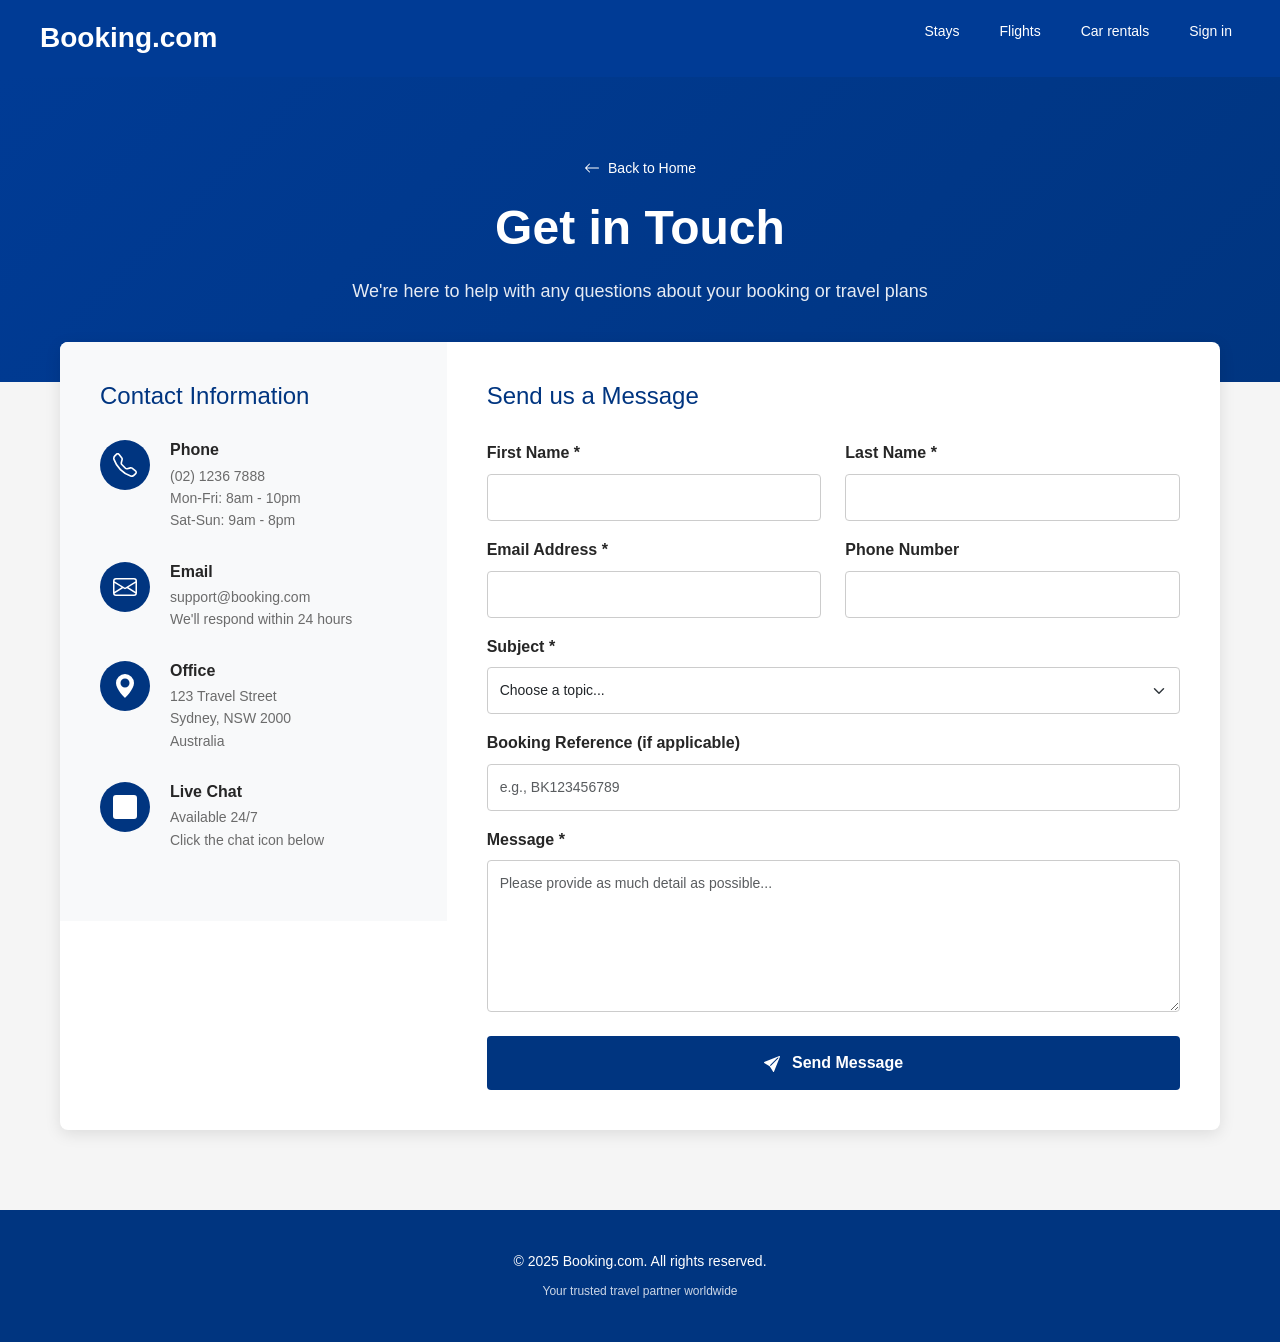
==== contact.html @ 4526a6d2 "Add files via upload UED100 Assessment 2 prototype files - Initial Commit" ====
<!DOCTYPE html>
<html lang="en">
<head>
    <meta charset="UTF-8">
    <meta name="viewport" content="width=device-width, initial-scale=1.0">
    <meta name="description" content="Contact Booking.com - We're here to help with your travel needs">
    <title>Contact Us | Booking.com</title>
    <link rel="icon" type="image/x-icon" href="images/Favicon/favicon.ico">
    
    <!-- Bootstrap CSS -->
    <link href="https://cdn.jsdelivr.net/npm/bootstrap@5.3.0/dist/css/bootstrap.min.css" rel="stylesheet">
    
    <!-- Link to External CSS -->
    <link rel="stylesheet" href="styles.css">
    
    <style>
        .contact-hero {
            background: linear-gradient(135deg, #003B95 0%, #003580 100%);
            color: white;
            padding: 80px 0 60px;
            text-align: center;
        }
        
        .contact-hero h1 {
            font-size: 48px;
            margin-bottom: 20px;
            font-weight: 700;
        }
        
        .contact-hero p {
            font-size: 18px;
            opacity: 0.9;
        }
        
        .contact-container {
            max-width: 1200px;
            margin: -40px auto 80px;
            padding: 0 20px;
        }
        
        .contact-card {
            background: white;
            border-radius: 8px;
            box-shadow: 0 4px 16px rgba(0,0,0,0.1);
            overflow: hidden;
        }
        
        .contact-info {
            background: #f8f9fa;
            padding: 40px;
        }
        
        .contact-info h3 {
            font-size: 24px;
            margin-bottom: 30px;
            color: #003580;
        }
        
        .contact-method {
            display: flex;
            align-items: flex-start;
            margin-bottom: 30px;
        }
        
        .contact-icon {
            width: 50px;
            height: 50px;
            background: #003580;
            color: white;
            border-radius: 50%;
            display: flex;
            align-items: center;
            justify-content: center;
            margin-right: 20px;
            flex-shrink: 0;
        }
        
        .contact-icon svg {
            width: 24px;
            height: 24px;
        }
        
        .contact-details h4 {
            font-size: 16px;
            font-weight: 600;
            margin-bottom: 5px;
            color: #262626;
        }
        
        .contact-details p {
            margin: 0;
            color: #6B6B6B;
            font-size: 14px;
        }
        
        .contact-form-section {
            padding: 40px;
        }
        
        .contact-form-section h3 {
            font-size: 24px;
            margin-bottom: 30px;
            color: #003580;
        }
        
        .form-label {
            font-weight: 600;
            color: #262626;
            margin-bottom: 8px;
        }
        
        .form-control, .form-select {
            border: 1px solid #CCCCCC;
            border-radius: 4px;
            padding: 12px;
            font-size: 14px;
        }
        
        .form-control:focus, .form-select:focus {
            border-color: #003580;
            box-shadow: 0 0 0 0.2rem rgba(0, 53, 128, 0.25);
        }
        
        .btn-submit {
            background-color: #003580;
            color: white;
            border: none;
            padding: 14px 40px;
            border-radius: 4px;
            font-size: 16px;
            font-weight: 600;
            cursor: pointer;
            transition: background-color 0.3s;
            width: 100%;
        }
        
        .btn-submit:hover {
            background-color: #003B95;
        }
        
        .success-message {
            display: none;
            background: #E8F5E9;
            color: #008234;
            padding: 20px;
            border-radius: 4px;
            margin-bottom: 20px;
            border-left: 4px solid #008234;
        }
        
        .success-message.show {
            display: block;
            animation: slideIn 0.3s ease;
        }
        
        @keyframes slideIn {
            from {
                opacity: 0;
                transform: translateY(-10px);
            }
            to {
                opacity: 1;
                transform: translateY(0);
            }
        }
        
        .back-link {
            display: inline-flex;
            align-items: center;
            color: white;
            text-decoration: none;
            margin-bottom: 20px;
            font-size: 14px;
        }
        
        .back-link svg {
            margin-right: 8px;
        }
        
        .back-link:hover {
            color: #FEBB02;
        }
        
        @media (max-width: 768px) {
            .contact-hero h1 {
                font-size: 32px;
            }
            
            .contact-form-section,
            .contact-info {
                padding: 30px 20px;
            }
        }
    </style>
</head>
<body>
    <!-- Header -->
    <header role="banner">
        <div class="header-container">
            <a href="index.html" class="logo" aria-label="Booking.com homepage">Booking.com</a>
            <nav aria-label="Main navigation">
                <ul class="header-nav">
                    <li><a href="index.html#stays">Stays</a></li>
                    <li><a href="#flights">Flights</a></li>
                    <li><a href="#car-rentals">Car rentals</a></li>
                    <li><a href="#sign-in">Sign in</a></li>
                </ul>
            </nav>
        </div>
    </header>
    
    <!-- Contact Hero -->
    <section class="contact-hero">
        <div class="container">
            <a href="index.html" class="back-link">
                <svg xmlns="http://www.w3.org/2000/svg" width="16" height="16" fill="currentColor" viewBox="0 0 16 16">
                    <path fill-rule="evenodd" d="M15 8a.5.5 0 0 0-.5-.5H2.707l3.147-3.146a.5.5 0 1 0-.708-.708l-4 4a.5.5 0 0 0 0 .708l4 4a.5.5 0 0 0 .708-.708L2.707 8.5H14.5A.5.5 0 0 0 15 8z"/>
                </svg>
                Back to Home
            </a>
            <h1>Get in Touch</h1>
            <p>We're here to help with any questions about your booking or travel plans</p>
        </div>
    </section>
    
    <!-- Contact Content -->
    <div class="contact-container">
        <div class="contact-card">
            <div class="row g-0">
                <!-- Contact Information -->
                <div class="col-lg-4">
                    <div class="contact-info">
                        <h3>Contact Information</h3>
                        
                        <div class="contact-method">
                            <div class="contact-icon">
                                <svg xmlns="http://www.w3.org/2000/svg" fill="currentColor" viewBox="0 0 16 16">
                                    <path d="M3.654 1.328a.678.678 0 0 0-1.015-.063L1.605 2.3c-.483.484-.661 1.169-.45 1.77a17.568 17.568 0 0 0 4.168 6.608 17.569 17.569 0 0 0 6.608 4.168c.601.211 1.286.033 1.77-.45l1.034-1.034a.678.678 0 0 0-.063-1.015l-2.307-1.794a.678.678 0 0 0-.58-.122l-2.19.547a1.745 1.745 0 0 1-1.657-.459L5.482 8.062a1.745 1.745 0 0 1-.46-1.657l.548-2.19a.678.678 0 0 0-.122-.58L3.654 1.328zM1.884.511a1.745 1.745 0 0 1 2.612.163L6.29 2.98c.329.423.445.974.315 1.494l-.547 2.19a.678.678 0 0 0 .178.643l2.457 2.457a.678.678 0 0 0 .644.178l2.189-.547a1.745 1.745 0 0 1 1.494.315l2.306 1.794c.829.645.905 1.87.163 2.611l-1.034 1.034c-.74.74-1.846 1.065-2.877.702a18.634 18.634 0 0 1-7.01-4.42 18.634 18.634 0 0 1-4.42-7.009c-.362-1.03-.037-2.137.703-2.877L1.885.511z"/>
                                </svg>
                            </div>
                            <div class="contact-details">
                                <h4>Phone</h4>
                                <p>(02) 1236 7888</p>
                                <p>Mon-Fri: 8am - 10pm</p>
                                <p>Sat-Sun: 9am - 8pm</p>
                            </div>
                        </div>
                        
                        <div class="contact-method">
                            <div class="contact-icon">
                                <svg xmlns="http://www.w3.org/2000/svg" fill="currentColor" viewBox="0 0 16 16">
                                    <path d="M0 4a2 2 0 0 1 2-2h12a2 2 0 0 1 2 2v8a2 2 0 0 1-2 2H2a2 2 0 0 1-2-2V4Zm2-1a1 1 0 0 0-1 1v.217l7 4.2 7-4.2V4a1 1 0 0 0-1-1H2Zm13 2.383-4.708 2.825L15 11.105V5.383Zm-.034 6.876-5.64-3.471L8 9.583l-1.326-.795-5.64 3.47A1 1 0 0 0 2 13h12a1 1 0 0 0 .966-.741ZM1 11.105l4.708-2.897L1 5.383v5.722Z"/>
                                </svg>
                            </div>
                            <div class="contact-details">
                                <h4>Email</h4>
                                <p>support@booking.com</p>
                                <p>We'll respond within 24 hours</p>
                            </div>
                        </div>
                        
                        <div class="contact-method">
                            <div class="contact-icon">
                                <svg xmlns="http://www.w3.org/2000/svg" fill="currentColor" viewBox="0 0 16 16">
                                    <path d="M8 16s6-5.686 6-10A6 6 0 0 0 2 6c0 4.314 6 10 6 10zm0-7a3 3 0 1 1 0-6 3 3 0 0 1 0 6z"/>
                                </svg>
                            </div>
                            <div class="contact-details">
                                <h4>Office</h4>
                                <p>123 Travel Street</p>
                                <p>Sydney, NSW 2000</p>
                                <p>Australia</p>
                            </div>
                        </div>
                        
                        <div class="contact-method">
                            <div class="contact-icon">
                                <svg xmlns="http://www.w3.org/2000/svg" fill="currentColor" viewBox="0 0 16 16">
                                    <path d="M0 2a2 2 0 0 1 2-2h12a2 2 0 0 1 2 2v12a2 2 0 0 1-2 2H2a2 2 0 0 1-2-2V2zm8.5 9.5a.5.5 0 0 1-1 0V5.707L5.354 7.854a.5.5 0 1 1-.708-.708l3-3a.5.5 0 0 1 .708 0l3 3a.5.5 0 0 1-.708.708L8.5 5.707V11.5z"/>
                                </svg>
                            </div>
                            <div class="contact-details">
                                <h4>Live Chat</h4>
                                <p>Available 24/7</p>
                                <p>Click the chat icon below</p>
                            </div>
                        </div>
                    </div>
                </div>
                
                <!-- Contact Form -->
                <div class="col-lg-8">
                    <div class="contact-form-section">
                        <h3>Send us a Message</h3>
                        
                        <div class="success-message" id="successMessage">
                            <svg xmlns="http://www.w3.org/2000/svg" width="20" height="20" fill="currentColor" class="bi bi-check-circle-fill" viewBox="0 0 16 16" style="margin-right: 10px; vertical-align: middle;">
                                <path d="M16 8A8 8 0 1 1 0 8a8 8 0 0 1 16 0zm-3.97-3.03a.75.75 0 0 0-1.08.022L7.477 9.417 5.384 7.323a.75.75 0 0 0-1.06 1.06L6.97 11.03a.75.75 0 0 0 1.079-.02l3.992-4.99a.75.75 0 0 0-.01-1.05z"/>
                            </svg>
                            <strong>Message sent successfully!</strong> We'll get back to you within 24 hours.
                        </div>
                        
                        <form id="contactForm">
                            <div class="row">
                                <div class="col-md-6 mb-3">
                                    <label for="firstName" class="form-label">First Name *</label>
                                    <input type="text" class="form-control" id="firstName" name="firstName" 
                                           required maxlength="50" 
                                           pattern="^[a-zA-Z\s\-']{2,50}$"
                                           title="Please enter a valid first name (2-50 characters, letters only)">
                                </div>
                                <div class="col-md-6 mb-3">
                                    <label for="lastName" class="form-label">Last Name *</label>
                                    <input type="text" class="form-control" id="lastName" name="lastName" 
                                           required maxlength="50"
                                           pattern="^[a-zA-Z\s\-']{2,50}$"
                                           title="Please enter a valid last name (2-50 characters, letters only)">
                                </div>
                            </div>
                            
                            <div class="row">
                                <div class="col-md-6 mb-3">
                                    <label for="email" class="form-label">Email Address *</label>
                                    <input type="email" class="form-control" id="email" name="email" 
                                           required maxlength="100"
                                           pattern="^[^\s@]+@[^\s@]+\.[^\s@]+$"
                                           title="Please enter a valid email address">
                                </div>
                                <div class="col-md-6 mb-3">
                                    <label for="phone" class="form-label">Phone Number</label>
                                    <input type="tel" class="form-control" id="phone" name="phone" 
                                           maxlength="20"
                                           pattern="^[\d\s\+\-\(\)]{7,20}$"
                                           title="Please enter a valid phone number">
                                </div>
                            </div>
                            
                            <div class="mb-3">
                                <label for="subject" class="form-label">Subject *</label>
                                <select class="form-select" id="subject" name="subject" required>
                                    <option value="">Choose a topic...</option>
                                    <option value="booking">Booking Inquiry</option>
                                    <option value="modification">Modify Reservation</option>
                                    <option value="cancellation">Cancellation Request</option>
                                    <option value="payment">Payment Issue</option>
                                    <option value="property">Property Information</option>
                                    <option value="complaint">Complaint</option>
                                    <option value="feedback">Feedback</option>
                                    <option value="other">Other</option>
                                </select>
                            </div>
                            
                            <div class="mb-3">
                                <label for="bookingRef" class="form-label">Booking Reference (if applicable)</label>
                                <input type="text" class="form-control" id="bookingRef" name="bookingRef" 
                                       placeholder="e.g., BK123456789" maxlength="20"
                                       pattern="^[A-Z0-9]{0,20}$"
                                       title="Booking reference should contain only uppercase letters and numbers">
                            </div>
                            
                            <div class="mb-4">
                                <label for="message" class="form-label">Message *</label>
                                <textarea class="form-control" id="message" name="message" rows="6" 
                                          required minlength="10" maxlength="1000"
                                          placeholder="Please provide as much detail as possible..."></textarea>
                            </div>
                            
                            <button type="submit" class="btn-submit">
                                <svg xmlns="http://www.w3.org/2000/svg" width="16" height="16" fill="currentColor" class="bi bi-send-fill" viewBox="0 0 16 16" style="margin-right: 8px; vertical-align: middle;">
                                    <path d="M15.964.686a.5.5 0 0 0-.65-.65L.767 5.855H.766l-.452.18a.5.5 0 0 0-.082.887l.41.26.001.002 4.995 3.178 3.178 4.995.002.002.26.41a.5.5 0 0 0 .886-.083l6-15Zm-1.833 1.89L6.637 10.07l-.215-.338a.5.5 0 0 0-.154-.154l-.338-.215 7.494-7.494 1.178-.471-.47 1.178Z"/>
                                </svg>
                                Send Message
                            </button>
                        </form>
                    </div>
                </div>
            </div>
        </div>
    </div>
    
    <!-- Footer -->
    <footer style="background: #003580; color: white; padding: 40px 20px; text-align: center; margin-top: 60px;">
        <div class="container">
            <p style="margin: 0; font-size: 14px;">© 2025 Booking.com. All rights reserved.</p>
            <p style="margin: 10px 0 0; font-size: 12px; opacity: 0.8;">Your trusted travel partner worldwide</p>
        </div>
    </footer>
    
    <!-- jQuery -->
    <script src="https://code.jquery.com/jquery-3.6.0.min.js"></script>
    
    <!-- Bootstrap JS -->
    <script src="https://cdn.jsdelivr.net/npm/bootstrap@5.3.0/dist/js/bootstrap.bundle.min.js"></script>
    
    <!-- Contact Form Script with Security -->
    <script>
        $(document).ready(function() {
            
            // ============================================
            // XSS SANITIZATION FUNCTION
            // ============================================
            function sanitizeInput(input) {
                if (typeof input !== 'string') {
                    return '';
                }
                
                // Create a temporary div element
                const temp = document.createElement('div');
                temp.textContent = input;
                const sanitized = temp.innerHTML;
                
                // Additional sanitization: remove any remaining script tags or event handlers
                return sanitized
                    .replace(/<script\b[^<]*(?:(?!<\/script>)<[^<]*)*<\/script>/gi, '')
                    .replace(/on\w+\s*=\s*["'][^"']*["']/gi, '')
                    .replace(/javascript:/gi, '')
                    .trim();
            }
            
            // ============================================
            // INPUT VALIDATION FUNCTIONS
            // ============================================
            const validators = {
                name: function(value) {
                    const pattern = /^[a-zA-Z\s\-']{2,50}$/;
                    return pattern.test(value) && value.length >= 2 && value.length <= 50;
                },
                email: function(value) {
                    const pattern = /^[^\s@]+@[^\s@]+\.[^\s@]+$/;
                    return pattern.test(value) && value.length <= 100;
                },
                phone: function(value) {
                    if (!value) return true; // Phone is optional
                    const pattern = /^[\d\s\+\-\(\)]{7,20}$/;
                    return pattern.test(value);
                },
                bookingRef: function(value) {
                    if (!value) return true; // Booking ref is optional
                    const pattern = /^[A-Z0-9]{1,20}$/;
                    return pattern.test(value);
                },
                message: function(value) {
                    return value.length >= 10 && value.length <= 1000;
                },
                subject: function(value) {
                    const validSubjects = ['booking', 'modification', 'cancellation', 'payment', 'property', 'complaint', 'feedback', 'other'];
                    return validSubjects.includes(value);
                }
            };
            
            // ============================================
            // FORM SUBMISSION WITH SECURITY
            // ============================================
            $('#contactForm').on('submit', function(e) {
                e.preventDefault();
                
                // Get and sanitize form values
                const formData = {
                    firstName: sanitizeInput($('#firstName').val()),
                    lastName: sanitizeInput($('#lastName').val()),
                    email: sanitizeInput($('#email').val()),
                    phone: sanitizeInput($('#phone').val()),
                    subject: sanitizeInput($('#subject').val()),
                    bookingRef: sanitizeInput($('#bookingRef').val()).toUpperCase(),
                    message: sanitizeInput($('#message').val())
                };
                
                // Validate all fields
                let validationErrors = [];
                
                if (!validators.name(formData.firstName)) {
                    validationErrors.push('First name must be 2-50 characters and contain only letters');
                }
                
                if (!validators.name(formData.lastName)) {
                    validationErrors.push('Last name must be 2-50 characters and contain only letters');
                }
                
                if (!validators.email(formData.email)) {
                    validationErrors.push('Please enter a valid email address');
                }
                
                if (formData.phone && !validators.phone(formData.phone)) {
                    validationErrors.push('Please enter a valid phone number');
                }
                
                if (!validators.subject(formData.subject)) {
                    validationErrors.push('Please select a valid subject');
                }
                
                if (formData.bookingRef && !validators.bookingRef(formData.bookingRef)) {
                    validationErrors.push('Booking reference should contain only uppercase letters and numbers');
                }
                
                if (!validators.message(formData.message)) {
                    validationErrors.push('Message must be between 10 and 1000 characters');
                }
                
                // If validation fails, show errors
                if (validationErrors.length > 0) {
                    alert('Please correct the following errors:\n\n' + validationErrors.join('\n'));
                    return;
                }
                
                // Simulate form submission with animation
                const submitBtn = $('.btn-submit');
                const originalText = submitBtn.html();
                
                submitBtn.prop('disabled', true);
                submitBtn.html('<span class="spinner-border spinner-border-sm" role="status" aria-hidden="true"></span> Sending...');
                
                // Simulate AJAX call (in production, this would be a real API call)
                setTimeout(function() {
                    // Show success message
                    $('#successMessage').addClass('show');
                    
                    // Reset form
                    $('#contactForm')[0].reset();
                    
                    // Reset button
                    submitBtn.prop('disabled', false);
                    submitBtn.html(originalText);
                    
                    // Log sanitized data to console (in production, this would be sent to a server)
                    console.log('Contact Form Submission (Sanitized):', formData);
                    console.log('Timestamp:', new Date().toISOString());
                    
                    // Scroll to success message
                    $('html, body').animate({
                        scrollTop: $('#successMessage').offset().top - 100
                    }, 500);
                    
                    // Hide success message after 5 seconds
                    setTimeout(function() {
                        $('#successMessage').removeClass('show');
                    }, 5000);
                    
                }, 1500);
            });
            
            // ============================================
            // REAL-TIME INPUT SANITIZATION
            // ============================================
            $('input[type="text"], input[type="email"], textarea').on('blur', function() {
                const sanitized = sanitizeInput($(this).val());
                $(this).val(sanitized);
            });
            
            // ============================================
            // BOOKING REFERENCE AUTO-FORMATTING
            // ============================================
            $('#bookingRef').on('input', function() {
                let value = $(this).val().toUpperCase().replace(/[^A-Z0-9]/g, '');
                $(this).val(value);
            });
            
            // ============================================
            // PHONE NUMBER FORMATTING AND VALIDATION
            // ============================================
            $('#phone').on('input', function() {
                let value = $(this).val().replace(/[^\d\s\+\-\(\)]/g, '');
                $(this).val(value);
            });
            
            // ============================================
            // CHARACTER LIMIT ENFORCEMENT
            // ============================================
            $('#message').on('input', function() {
                const maxLength = 1000;
                if ($(this).val().length > maxLength) {
                    $(this).val($(this).val().substring(0, maxLength));
                }
            });
            
            console.log('✓ Contact form initialized with XSS protection and input validation');
        });
    </script>
</body>
</html>
---- styles.css ----
/* ============================================
   Booking.com Improved Prototype - styles.css
   Assessment 2 - Evidence-Based UX Improvements
   ============================================ */

/* CSS Custom Properties - BUI Color System */
:root {
    --bui-color-primary: #003580;
    --bui-color-primary-dark: #003B95;
    --bui-color-complement: #FEBB02;
    --bui-color-complement-dark: #FFB700;
    --bui-color-destructive: #CC0000;
    --bui-color-success: #008234;
    --bui-color-background: #F5F5F5;
    --bui-color-white: #FFFFFF;
    --bui-color-text: #262626;
    --bui-color-text-light: #6B6B6B;
    --bui-spacing-1: 4px;
    --bui-spacing-2: 8px;
    --bui-spacing-3: 16px;
    --bui-spacing-4: 24px;
    --bui-spacing-5: 32px;
    --bui-border-radius: 4px;
    --bui-box-shadow: 0 2px 8px rgba(0,0,0,0.1);
}

/* ============================================
   CSS Reset & Base Styles
   ============================================ */
* {
    margin: 0;
    padding: 0;
    box-sizing: border-box;
}

body {
    font-family: "BlinkMacSystemFont", -apple-system, "Segoe UI", Roboto, Helvetica, Arial, sans-serif;
    background-color: var(--bui-color-background);
    color: var(--bui-color-text);
    line-height: 1.6;
}

/* ============================================
   Accessibility - Skip Link (WCAG 2.4.1)
   ============================================ */
.skip-link {
    position: absolute;
    top: -40px;
    left: 0;
    background: var(--bui-color-primary);
    color: white;
    padding: 8px;
    text-decoration: none;
    z-index: 100;
}

.skip-link:focus {
    top: 0;
}

/* ============================================
   Header - Frame 1 from Wireframes
   ============================================ */
header {
    background-color: var(--bui-color-primary-dark);
    color: white;
    padding: var(--bui-spacing-3) var(--bui-spacing-4);
    box-shadow: 0 2px 4px rgba(0,0,0,0.1);
}

.header-container {
    max-width: 1200px;
    margin: 0 auto;
    display: flex;
    justify-content: space-between;
    align-items: center;
}

.logo {
    font-size: 28px;
    font-weight: bold;
    color: white;
    text-decoration: none;
}

.header-nav {
    display: flex;
    gap: var(--bui-spacing-4);
    list-style: none;
}

.header-nav a {
    color: white;
    text-decoration: none;
    font-size: 14px;
    padding: var(--bui-spacing-2);
    border-radius: var(--bui-border-radius);
    transition: background-color 0.3s;
}

.header-nav a:hover,
.header-nav a:focus {
    background-color: rgba(255,255,255,0.1);
    outline: 2px solid white;
}

/* ============================================
   Hero Section - Frame 1 from Wireframes
   ============================================ */
.hero-section {
    background: linear-gradient(135deg, var(--bui-color-primary-dark) 0%, var(--bui-color-primary) 100%);
    color: white;
    padding: var(--bui-spacing-5) var(--bui-spacing-4);
    text-align: center;
}

.hero-section h1 {
    font-size: 48px;
    margin-bottom: var(--bui-spacing-3);
    font-weight: 700;
}

.hero-section p {
    font-size: 20px;
    margin-bottom: var(--bui-spacing-4);
}

/* ============================================
   Search Bar - Yellow Outline (Frame 1)
   Assessment 1: Color Psychology Analysis
   ============================================ */
.search-container {
    max-width: 1000px;
    margin: 0 auto;
    background-color: var(--bui-color-complement); /* Yellow outline */
    padding: 4px;
    border-radius: 8px;
    box-shadow: 0 4px 16px rgba(0,0,0,0.2);
}

.search-form {
    background-color: white;
    padding: var(--bui-spacing-4);
    border-radius: 4px;
    display: grid;
    grid-template-columns: 2fr 1fr 1fr 1fr auto;
    gap: var(--bui-spacing-2);
    align-items: end;
}

.form-group {
    display: flex;
    flex-direction: column;
}

.form-group label {
    font-size: 12px;
    font-weight: 600;
    color: var(--bui-color-text);
    margin-bottom: var(--bui-spacing-1);
}

.form-group input,
.form-group select {
    padding: 12px;
    border: 1px solid #CCCCCC;
    border-radius: var(--bui-border-radius);
    font-size: 14px;
    font-family: inherit;
    transition: border-color 0.3s;
}

.form-group input:focus,
.form-group select:focus {
    outline: 2px solid var(--bui-color-primary);
    border-color: var(--bui-color-primary);
}

.btn-search {
    background-color: var(--bui-color-primary);
    color: white;
    border: none;
    padding: 12px 32px;
    border-radius: var(--bui-border-radius);
    font-size: 16px;
    font-weight: 600;
    cursor: pointer;
    transition: background-color 0.3s;
    min-height: 48px;
}

.btn-search:hover {
    background-color: var(--bui-color-primary-dark);
}

.btn-search:focus {
    outline: 3px solid var(--bui-color-complement);
}

/* ============================================
   Main Content Area
   ============================================ */
main {
    max-width: 1200px;
    margin: var(--bui-spacing-5) auto;
    padding: 0 var(--bui-spacing-4);
}

/* ============================================
   Results Section - Frames 2 & 3
   ============================================ */
.results-section {
    display: grid;
    grid-template-columns: 280px 1fr;
    gap: var(--bui-spacing-4);
    margin-top: var(--bui-spacing-4);
}

/* ============================================
   Filters Sidebar - Progressive Disclosure
   Frame 2: 6 Primary Filters Visible
   Frame 3: All 23 Filters Expanded
   Priority 2 - 71% Cognitive Load Reduction
   ============================================ */
.filters-sidebar {
    background-color: white;
    padding: var(--bui-spacing-4);
    border-radius: var(--bui-border-radius);
    box-shadow: var(--bui-box-shadow);
    height: fit-content;
    position: sticky;
    top: var(--bui-spacing-3);
}

.filters-sidebar h2 {
    font-size: 20px;
    margin-bottom: var(--bui-spacing-3);
    color: var(--bui-color-text);
}

.filter-group {
    margin-bottom: var(--bui-spacing-4);
    padding-bottom: var(--bui-spacing-3);
    border-bottom: 1px solid #E0E0E0;
}

.filter-group:last-child {
    border-bottom: none;
}

.filter-group h3 {
    font-size: 14px;
    font-weight: 600;
    margin-bottom: var(--bui-spacing-2);
    color: var(--bui-color-text);
}

.filter-option {
    display: flex;
    align-items: center;
    margin-bottom: var(--bui-spacing-2);
    cursor: pointer;
}

.filter-option input[type="checkbox"] {
    margin-right: var(--bui-spacing-2);
    cursor: pointer;
    width: 18px;
    height: 18px;
}

.filter-option label {
    cursor: pointer;
    font-size: 14px;
    flex: 1;
}

.filter-count {
    color: var(--bui-color-text-light);
    font-size: 12px;
}

/* Secondary Filters - Hidden by Default (Frame 3) */
.secondary-filters {
    max-height: 0;
    overflow: hidden;
    transition: max-height 0.4s ease-out;
}

.secondary-filters.expanded {
    max-height: 1000px;
}

/* Progressive Disclosure Button */
.btn-show-more {
    background: none;
    border: none;
    color: var(--bui-color-primary);
    font-size: 14px;
    font-weight: 600;
    cursor: pointer;
    padding: var(--bui-spacing-2) 0;
    text-decoration: underline;
    width: 100%;
    text-align: left;
}

.btn-show-more:hover,
.btn-show-more:focus {
    color: var(--bui-color-primary-dark);
    outline: 2px solid var(--bui-color-primary);
}

/* ============================================
   Properties Grid
   ============================================ */
.properties-grid {
    display: flex;
    flex-direction: column;
    gap: var(--bui-spacing-3);
}

.results-header {
    background-color: white;
    padding: var(--bui-spacing-3);
    border-radius: var(--bui-border-radius);
    box-shadow: var(--bui-box-shadow);
    display: flex;
    justify-content: space-between;
    align-items: center;
}

.results-header h2 {
    font-size: 18px;
    color: var(--bui-color-text);
}

.sort-dropdown {
    padding: 8px 12px;
    border: 1px solid #CCCCCC;
    border-radius: var(--bui-border-radius);
    font-size: 14px;
}

/* ============================================
   Property Cards - Frames 4 & 5
   F-Pattern Layout (Assessment 1)
   ============================================ */
.property-card {
    background-color: white;
    border-radius: var(--bui-border-radius);
    box-shadow: var(--bui-box-shadow);
    display: grid;
    grid-template-columns: 300px 1fr auto;
    gap: var(--bui-spacing-3);
    padding: var(--bui-spacing-3);
    transition: box-shadow 0.3s;
}

.property-card:hover {
    box-shadow: 0 4px 16px rgba(0,0,0,0.15);
}

.property-image-container {
    position: relative;
    border-radius: var(--bui-border-radius);
    overflow: hidden;
    height: 220px;
}

.property-image {
    width: 100%;
    height: 100%;
    object-fit: cover;
}

.property-details {
    display: flex;
    flex-direction: column;
    gap: var(--bui-spacing-2);
}

.property-name {
    font-size: 20px;
    font-weight: 600;
    color: var(--bui-color-primary);
    text-decoration: none;
}

.property-name:hover {
    text-decoration: underline;
}

.property-location {
    font-size: 14px;
    color: var(--bui-color-text-light);
}

.property-rating {
    display: inline-flex;
    align-items: center;
    gap: var(--bui-spacing-2);
}

.rating-badge {
    background-color: var(--bui-color-primary);
    color: white;
    padding: 4px 8px;
    border-radius: var(--bui-border-radius);
    font-weight: 600;
    font-size: 14px;
}

.rating-text {
    font-size: 14px;
    font-weight: 600;
}

.rating-count {
    font-size: 12px;
    color: var(--bui-color-text-light);
}

.property-amenities {
    display: flex;
    flex-wrap: wrap;
    gap: var(--bui-spacing-2);
    margin-top: var(--bui-spacing-2);
}

.amenity-tag {
    font-size: 12px;
    color: var(--bui-color-text);
    background-color: var(--bui-color-background);
    padding: 4px 8px;
    border-radius: var(--bui-border-radius);
}

/* ============================================
   Traffic Light Messaging System
   Frame 4: Green Trust Message (70% of cards)
   Frame 5: Red Urgency Message (30% of cards)
   Priority 1 - Strategic Urgency Reduction
   Maximum 1 Message Per Card (vs 2-3 original)
   ============================================ */
.property-messages {
    margin-top: var(--bui-spacing-2);
}

.message-tag {
    display: inline-block;
    font-size: 12px;
    font-weight: 600;
    padding: 4px 8px;
    border-radius: var(--bui-border-radius);
}

/* Frame 4: Green Trust-Building Message */
.message-success {
    color: var(--bui-color-success);
    background-color: #E8F5E9;
}

/* Frame 5: Red Urgency Message (ONLY when genuinely scarce) */
.message-urgency {
    color: var(--bui-color-destructive);
    background-color: #FFEBEE;
}

.property-pricing {
    display: flex;
    flex-direction: column;
    align-items: flex-end;
    gap: var(--bui-spacing-2);
}

.price-container {
    text-align: right;
}

.price-label {
    font-size: 12px;
    color: var(--bui-color-text-light);
}

.price-value {
    font-size: 28px;
    font-weight: 700;
    color: var(--bui-color-text);
}

.price-taxes {
    font-size: 11px;
    color: var(--bui-color-text-light);
}

.btn-availability {
    background-color: var(--bui-color-primary);
    color: white;
    border: none;
    padding: 12px 24px;
    border-radius: var(--bui-border-radius);
    font-size: 14px;
    font-weight: 600;
    cursor: pointer;
    transition: background-color 0.3s;
    white-space: nowrap;
    min-height: 44px;
}

.btn-availability:hover {
    background-color: var(--bui-color-primary-dark);
}

.btn-availability:focus {
    outline: 3px solid var(--bui-color-complement);
}

/* ============================================
   Skeleton Loading Screens - Frame 8
   Priority 4 - Perceived Performance
   36% Faster Perceived Load Time (Nielsen)
   ============================================ */
.skeleton-loader {
    display: none;
}

.skeleton-loader.active {
    display: flex;
    flex-direction: column;
    gap: var(--bui-spacing-3);
}

.skeleton-card {
    background-color: white;
    border-radius: var(--bui-border-radius);
    padding: var(--bui-spacing-3);
    display: grid;
    grid-template-columns: 300px 1fr;
    gap: var(--bui-spacing-3);
    box-shadow: var(--bui-box-shadow);
}

.skeleton-image {
    background-color: #E0E0E0;
    height: 220px;
    border-radius: var(--bui-border-radius);
    animation: pulse 1.5s ease-in-out infinite;
}

.skeleton-content {
    display: flex;
    flex-direction: column;
    gap: var(--bui-spacing-2);
}

.skeleton-line {
    background: linear-gradient(90deg, #E0E0E0 25%, #F5F5F5 50%, #E0E0E0 75%);
    background-size: 200% 100%;
    height: 20px;
    border-radius: var(--bui-border-radius);
    animation: shimmer 1.5s ease-in-out infinite;
}

.skeleton-line.short {
    width: 60%;
}

.skeleton-line.medium {
    width: 40%;
}

@keyframes pulse {
    0%, 100% { opacity: 1; }
    50% { opacity: 0.5; }
}

@keyframes shimmer {
    0% { background-position: -200% 0; }
    100% { background-position: 200% 0; }
}

/* ============================================
   Responsive Design - Frames 6 & 7
   Mobile First Approach
   ============================================ */

/* Tablet View - Frame 7 (768px - 1023px) */
@media (max-width: 1024px) {
    .results-section {
        grid-template-columns: 1fr;
    }
    
    .filters-sidebar {
        position: static;
    }
    
    .property-card {
        grid-template-columns: 1fr;
    }
    
    .property-pricing {
        align-items: flex-start;
    }
}

/* Mobile View - Frame 6 (320px - 767px) */
@media (max-width: 768px) {
    .hero-section h1 {
        font-size: 32px;
    }
    
    .hero-section p {
        font-size: 16px;
    }
    
    /* Single column search form */
    .search-form {
        grid-template-columns: 1fr;
    }
    
    .header-nav {
        display: none;
    }
    
    .property-image-container {
        height: 200px;
    }
    
    /* Touch-friendly buttons (44px minimum) */
    .btn-search,
    .btn-availability {
        min-height: 48px;
        width: 100%;
    }
}

/* ============================================
   Focus Indicators for Accessibility
   WCAG 2.4.7 - Visible Focus
   ============================================ */
*:focus {
    outline: 2px solid var(--bui-color-primary);
    outline-offset: 2px;
}

/* ============================================
   Screen Reader Only Class
   ============================================ */
.sr-only {
    position: absolute;
    width: 1px;
    height: 1px;
    padding: 0;
    margin: -1px;
    overflow: hidden;
    clip: rect(0,0,0,0);
    white-space: nowrap;
    border-width: 0;
}

/* ============================================
   ARIA Live Region for Screen Readers
   WCAG 4.1.3 - Status Messages
   ============================================ */
.live-region {
    position: absolute;
    left: -10000px;
    width: 1px;
    height: 1px;
    overflow: hidden;
}
/* ============================================
   CONTACT PAGE STYLES
   Add this to the end of styles.css
   ============================================ */

.contact-section {
    background-color: var(--bui-color-background);
    padding: var(--bui-spacing-5) var(--bui-spacing-4);
    min-height: calc(100vh - 200px);
}

.contact-container {
    max-width: 800px;
    margin: 0 auto;
}

.contact-header {
    text-align: center;
    margin-bottom: var(--bui-spacing-5);
}

.contact-header h1 {
    font-size: 36px;
    color: var(--bui-color-primary);
    margin-bottom: var(--bui-spacing-2);
}

.contact-header p {
    font-size: 18px;
    color: var(--bui-color-text-light);
}

/* Success Message */
.success-message {
    background-color: #E8F5E9;
    border-left: 4px solid var(--bui-color-success);
    padding: var(--bui-spacing-4);
    border-radius: var(--bui-border-radius);
    margin-bottom: var(--bui-spacing-4);
    display: none;
    align-items: center;
    gap: var(--bui-spacing-3);
    animation: slideIn 0.3s ease-out;
}

.success-icon {
    background-color: var(--bui-color-success);
    color: white;
    width: 40px;
    height: 40px;
    border-radius: 50%;
    display: flex;
    align-items: center;
    justify-content: center;
    font-size: 24px;
    flex-shrink: 0;
}

.success-message h3 {
    color: var(--bui-color-success);
    font-size: 18px;
    margin-bottom: 4px;
}

.success-message p {
    color: #2E7D32;
    font-size: 14px;
}

@keyframes slideIn {
    from {
        opacity: 0;
        transform: translateY(-20px);
    }
    to {
        opacity: 1;
        transform: translateY(0);
    }
}

/* Contact Form */
.contact-form {
    background-color: white;
    padding: var(--bui-spacing-5);
    border-radius: var(--bui-border-radius);
    box-shadow: var(--bui-box-shadow);
    margin-bottom: var(--bui-spacing-5);
}

.form-row {
    display: grid;
    grid-template-columns: 1fr 1fr;
    gap: var(--bui-spacing-4);
    margin-bottom: var(--bui-spacing-4);
}

.contact-form .form-group {
    display: flex;
    flex-direction: column;
    margin-bottom: var(--bui-spacing-4);
}

.contact-form label {
    font-size: 14px;
    font-weight: 600;
    color: var(--bui-color-text);
    margin-bottom: var(--bui-spacing-2);
}

.required {
    color: var(--bui-color-destructive);
}

.contact-form input,
.contact-form select,
.contact-form textarea {
    padding: 12px;
    border: 2px solid #CCCCCC;
    border-radius: var(--bui-border-radius);
    font-size: 14px;
    font-family: inherit;
    transition: border-color 0.3s, box-shadow 0.3s;
}

.contact-form input:focus,
.contact-form select:focus,
.contact-form textarea:focus {
    outline: none;
    border-color: var(--bui-color-primary);
    box-shadow: 0 0 0 3px rgba(0, 53, 128, 0.1);
}

.contact-form input.error,
.contact-form select.error,
.contact-form textarea.error {
    border-color: var(--bui-color-destructive);
}

.error-message {
    color: var(--bui-color-destructive);
    font-size: 12px;
    margin-top: 4px;
    display: none;
}

.char-counter {
    text-align: right;
    font-size: 12px;
    color: var(--bui-color-text-light);
    margin-top: 4px;
}

/* Form Actions */
.form-actions {
    display: flex;
    gap: var(--bui-spacing-3);
    margin-top: var(--bui-spacing-4);
}

.btn-submit,
.btn-reset {
    padding: 14px 32px;
    border: none;
    border-radius: var(--bui-border-radius);
    font-size: 16px;
    font-weight: 600;
    cursor: pointer;
    transition: all 0.3s;
    min-height: 48px;
    flex: 1;
}

.btn-submit {
    background-color: var(--bui-color-primary);
    color: white;
}

.btn-submit:hover:not(:disabled) {
    background-color: var(--bui-color-primary-dark);
    transform: translateY(-1px);
    box-shadow: 0 4px 12px rgba(0, 53, 128, 0.3);
}

.btn-submit:disabled {
    background-color: #CCCCCC;
    cursor: not-allowed;
}

.btn-reset {
    background-color: transparent;
    color: var(--bui-color-primary);
    border: 2px solid var(--bui-color-primary);
}

.btn-reset:hover {
    background-color: var(--bui-color-background);
}

.btn-submit:focus,
.btn-reset:focus {
    outline: 3px solid var(--bui-color-complement);
    outline-offset: 2px;
}

/* Contact Information Cards */
.contact-info-grid {
    display: grid;
    grid-template-columns: repeat(3, 1fr);
    gap: var(--bui-spacing-4);
    margin-top: var(--bui-spacing-5);
}

.contact-info-card {
    background-color: white;
    padding: var(--bui-spacing-4);
    border-radius: var(--bui-border-radius);
    box-shadow: var(--bui-box-shadow);
    text-align: center;
    transition: transform 0.3s, box-shadow 0.3s;
}

.contact-info-card:hover {
    transform: translateY(-4px);
    box-shadow: 0 6px 20px rgba(0, 0, 0, 0.15);
}

.info-icon {
    font-size: 40px;
    margin-bottom: var(--bui-spacing-2);
}

.contact-info-card h3 {
    font-size: 18px;
    color: var(--bui-color-text);
    margin-bottom: var(--bui-spacing-1);
}

.contact-info-card p {
    font-size: 14px;
    color: var(--bui-color-text-light);
    margin-bottom: var(--bui-spacing-2);
}

.contact-info-card a {
    color: var(--bui-color-primary);
    text-decoration: none;
    font-weight: 600;
    font-size: 14px;
}

.contact-info-card a:hover {
    text-decoration: underline;
}

/* Footer */
.contact-footer {
    background-color: var(--bui-color-primary-dark);
    color: white;
    text-align: center;
    padding: var(--bui-spacing-4);
    margin-top: var(--bui-spacing-5);
}

.contact-footer p {
    margin: 4px 0;
    font-size: 14px;
}

.contact-footer a {
    color: var(--bui-color-complement);
    text-decoration: none;
}

.contact-footer a:hover {
    text-decoration: underline;
}

/* Responsive Design for Contact Page */
@media (max-width: 768px) {
    .form-row {
        grid-template-columns: 1fr;
    }
    
    .contact-info-grid {
        grid-template-columns: 1fr;
    }
    
    .form-actions {
        flex-direction: column;
    }
    
    .contact-header h1 {
        font-size: 28px;
    }
}
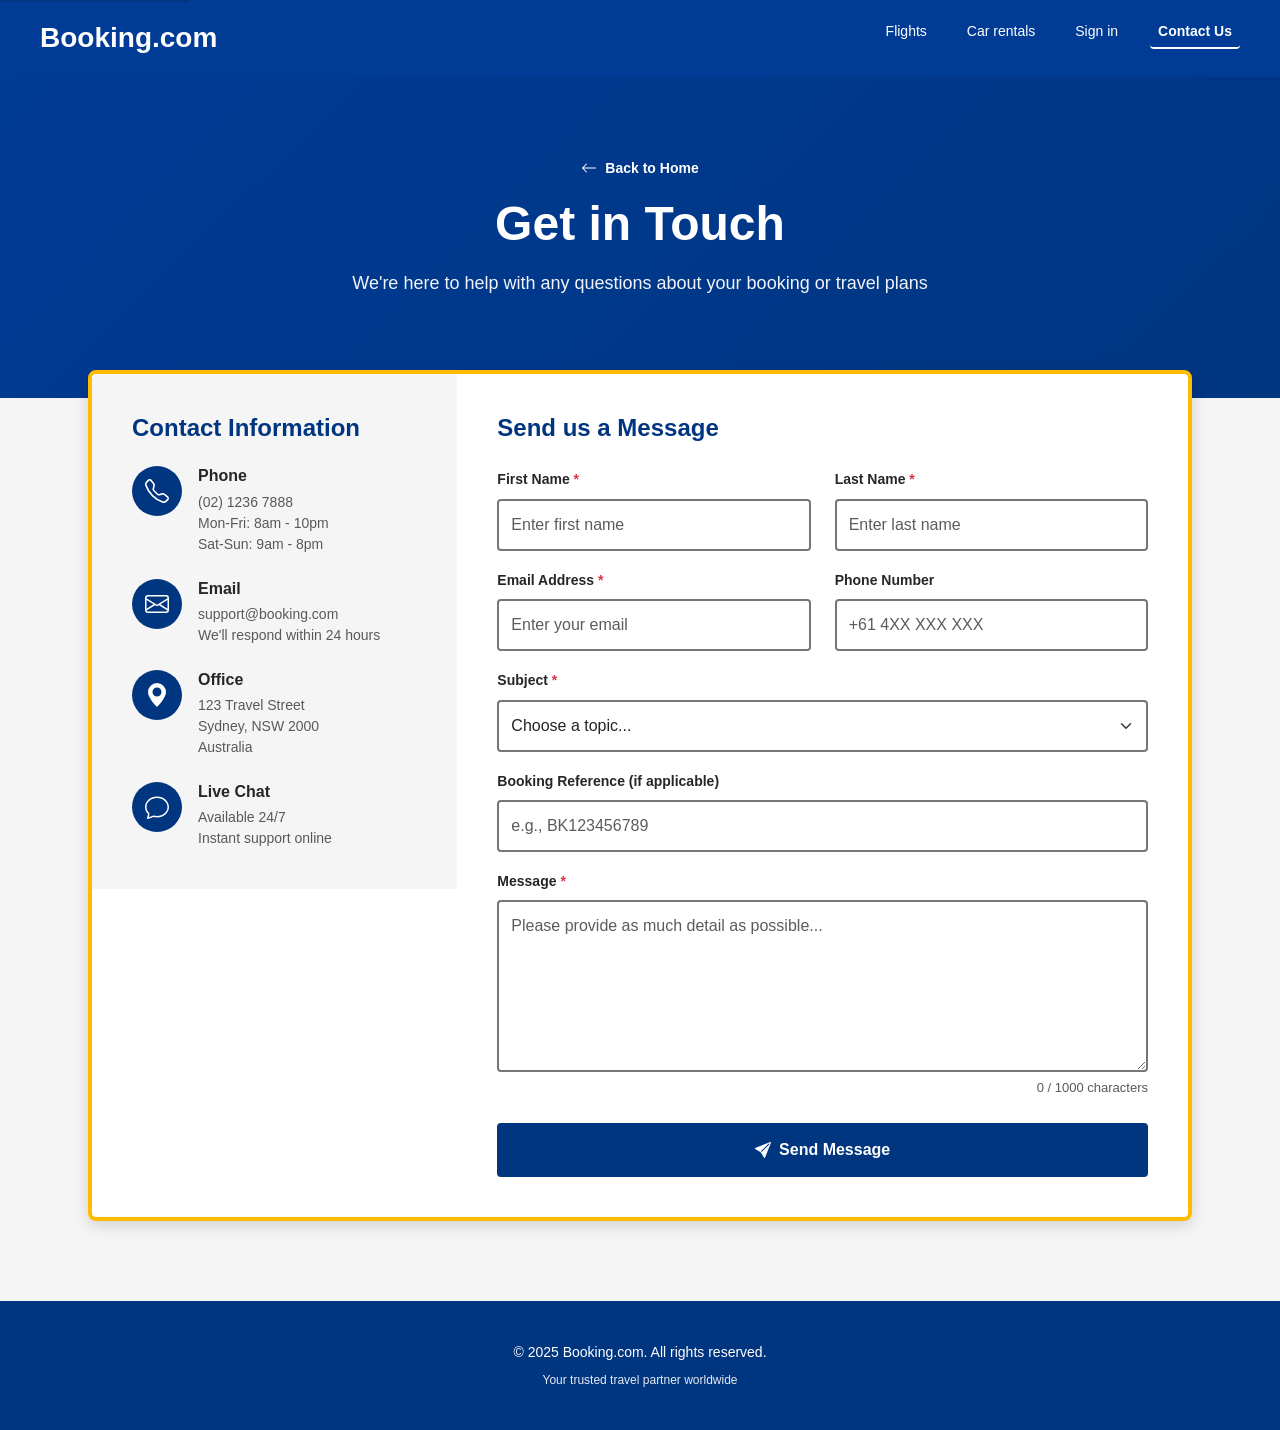
==== commit ccbd6bb2: "Add files via upload" ====
--- a/contact.html
+++ b/contact.html
@@ -4,74 +4,106 @@
     <meta charset="UTF-8">
     <meta name="viewport" content="width=device-width, initial-scale=1.0">
     <meta name="description" content="Contact Booking.com - We're here to help with your travel needs">
+    <meta http-equiv="Content-Security-Policy" content="default-src 'self'; script-src 'self' 'unsafe-inline' https://code.jquery.com https://cdn.jsdelivr.net; style-src 'self' 'unsafe-inline' https://cdn.jsdelivr.net; img-src 'self' https: data:; font-src 'self' https://cdn.jsdelivr.net;">
     <title>Contact Us | Booking.com</title>
-    <link rel="icon" type="image/x-icon" href="images/Favicon/favicon.ico">
     
     <!-- Bootstrap CSS -->
     <link href="https://cdn.jsdelivr.net/npm/bootstrap@5.3.0/dist/css/bootstrap.min.css" rel="stylesheet">
     
-    <!-- Link to External CSS -->
+    <!-- External CSS - Using same styles.css for consistency -->
     <link rel="stylesheet" href="styles.css">
     
     <style>
+        /* Additional styles specific to contact page that complement styles.css */
         .contact-hero {
-            background: linear-gradient(135deg, #003B95 0%, #003580 100%);
+            background: linear-gradient(135deg, var(--bui-color-primary-dark) 0%, var(--bui-color-primary) 100%);
             color: white;
-            padding: 80px 0 60px;
+            padding: 80px var(--bui-spacing-4) 100px;
             text-align: center;
         }
         
         .contact-hero h1 {
             font-size: 48px;
-            margin-bottom: 20px;
+            margin-bottom: var(--bui-spacing-3);
             font-weight: 700;
         }
         
         .contact-hero p {
             font-size: 18px;
-            opacity: 0.9;
+            margin: 0;
+            opacity: 0.95;
+        }
+        
+        .back-link {
+            display: inline-flex;
+            align-items: center;
+            color: white;
+            text-decoration: none;
+            margin-bottom: var(--bui-spacing-3);
+            font-size: 14px;
+            font-weight: 600;
+        }
+        
+        .back-link svg {
+            margin-right: 8px;
+        }
+        
+        .back-link:hover {
+            color: var(--bui-color-complement);
+        }
+        
+        .back-link:focus {
+            outline: 3px solid white;
+            outline-offset: 2px;
+            border-radius: 2px;
         }
         
         .contact-container {
             max-width: 1200px;
-            margin: -40px auto 80px;
-            padding: 0 20px;
+            margin: -60px auto 80px;
+            padding: 0 var(--bui-spacing-4);
         }
         
         .contact-card {
-            background: white;
+            background: var(--bui-color-white);
             border-radius: 8px;
-            box-shadow: 0 4px 16px rgba(0,0,0,0.1);
+            box-shadow: 0 4px 16px rgba(0,0,0,0.15);
             overflow: hidden;
+            border: 4px solid var(--bui-color-complement);
         }
         
         .contact-info {
-            background: #f8f9fa;
+            background: var(--bui-color-background);
             padding: 40px;
         }
         
         .contact-info h3 {
             font-size: 24px;
-            margin-bottom: 30px;
-            color: #003580;
+            margin-bottom: var(--bui-spacing-4);
+            color: var(--bui-color-primary);
+            font-weight: 700;
         }
         
         .contact-method {
             display: flex;
             align-items: flex-start;
-            margin-bottom: 30px;
+            margin-bottom: var(--bui-spacing-4);
+        }
+        
+        .contact-method:last-child {
+            margin-bottom: 0;
         }
         
         .contact-icon {
             width: 50px;
             height: 50px;
-            background: #003580;
+            background: var(--bui-color-primary);
             color: white;
             border-radius: 50%;
             display: flex;
             align-items: center;
             justify-content: center;
-            margin-right: 20px;
+            margin-right: var(--bui-spacing-3);
             flex-shrink: 0;
         }
         
@@ -83,14 +115,15 @@
         .contact-details h4 {
             font-size: 16px;
             font-weight: 600;
-            margin-bottom: 5px;
-            color: #262626;
+            margin-bottom: 6px;
+            color: var(--bui-color-text);
         }
         
         .contact-details p {
             margin: 0;
-            color: #6B6B6B;
+            color: var(--bui-color-text-light);
             font-size: 14px;
+            line-height: 1.5;
         }
         
         .contact-form-section {
@@ -99,58 +132,79 @@
         
         .contact-form-section h3 {
             font-size: 24px;
-            margin-bottom: 30px;
-            color: #003580;
+            margin-bottom: var(--bui-spacing-4);
+            color: var(--bui-color-primary);
+            font-weight: 700;
         }
         
         .form-label {
             font-weight: 600;
-            color: #262626;
-            margin-bottom: 8px;
+            color: var(--bui-color-text);
+            margin-bottom: var(--bui-spacing-2);
+            font-size: 14px;
         }
         
         .form-control, .form-select {
-            border: 1px solid #CCCCCC;
-            border-radius: 4px;
             padding: 12px;
+            border: 2px solid #767676;
+            border-radius: var(--bui-border-radius);
+            font-size: 16px;
+            font-family: inherit;
+            transition: border-color 0.3s, box-shadow 0.3s;
+        }
+        
+        .form-control:focus, .form-select:focus {
+            border-color: var(--bui-color-primary);
+            box-shadow: 0 0 0 3px rgba(0, 53, 128, 0.25);
+            outline: none;
+        }
+        
+        .form-control.is-invalid, .form-select.is-invalid {
+            border-color: var(--bui-color-destructive);
+            border-width: 2px;
+        }
+        
+        .form-control.is-invalid:focus, .form-select.is-invalid:focus {
+            box-shadow: 0 0 0 3px rgba(204, 0, 0, 0.25);
+        }
+        
+        .form-control.is-valid, .form-select.is-valid {
+            border-color: var(--bui-color-success);
+            border-width: 2px;
+        }
+        
+        .form-control.is-valid:focus {
+            box-shadow: 0 0 0 3px rgba(0, 130, 52, 0.25);
+        }
+        
+        .error-message {
+            color: var(--bui-color-destructive);
             font-size: 14px;
-        }
-        
-        .form-control:focus, .form-select:focus {
-            border-color: #003580;
-            box-shadow: 0 0 0 0.2rem rgba(0, 53, 128, 0.25);
-        }
-        
-        .btn-submit {
-            background-color: #003580;
-            color: white;
-            border: none;
-            padding: 14px 40px;
-            border-radius: 4px;
-            font-size: 16px;
             font-weight: 600;
-            cursor: pointer;
-            transition: background-color 0.3s;
-            width: 100%;
-        }
-        
-        .btn-submit:hover {
-            background-color: #003B95;
+            margin-top: 6px;
+            display: none;
         }
         
         .success-message {
             display: none;
             background: #E8F5E9;
-            color: #008234;
-            padding: 20px;
-            border-radius: 4px;
-            margin-bottom: 20px;
-            border-left: 4px solid #008234;
+            color: #005A1F;
+            padding: var(--bui-spacing-3);
+            border-radius: var(--bui-border-radius);
+            margin-bottom: var(--bui-spacing-3);
+            border-left: 4px solid var(--bui-color-success);
+            font-weight: 600;
         }
         
         .success-message.show {
-            display: block;
+            display: flex;
+            align-items: center;
             animation: slideIn 0.3s ease;
+        }
+        
+        .success-message svg {
+            margin-right: 12px;
+            flex-shrink: 0;
         }
         
         @keyframes slideIn {
@@ -164,23 +218,92 @@
             }
         }
         
-        .back-link {
-            display: inline-flex;
+        .btn-submit {
+            background-color: var(--bui-color-primary);
+            color: white;
+            border: none;
+            padding: 14px 40px;
+            border-radius: var(--bui-border-radius);
+            font-size: 16px;
+            font-weight: 600;
+            cursor: pointer;
+            transition: background-color 0.3s;
+            width: 100%;
+            min-height: 48px;
+            display: flex;
             align-items: center;
+            justify-content: center;
+            gap: 8px;
+        }
+        
+        .btn-submit:hover:not(:disabled) {
+            background-color: var(--bui-color-primary-dark);
+        }
+        
+        .btn-submit:focus {
+            outline: 3px solid var(--bui-color-complement);
+            outline-offset: 2px;
+        }
+        
+        .btn-submit:disabled {
+            background-color: #999999;
+            cursor: not-allowed;
+            opacity: 0.6;
+        }
+        
+        .text-danger {
+            color: var(--bui-color-destructive);
+        }
+        
+        textarea.form-control {
+            resize: vertical;
+            min-height: 150px;
+        }
+        
+        .char-count {
+            font-size: 13px;
+            color: var(--bui-color-text-light);
+            margin-top: 6px;
+            text-align: right;
+        }
+        
+        footer {
+            background: var(--bui-color-primary);
             color: white;
-            text-decoration: none;
-            margin-bottom: 20px;
+            padding: 40px var(--bui-spacing-4);
+            text-align: center;
+            margin-top: 60px;
+        }
+        
+        footer p {
+            margin: 0;
+        }
+        
+        footer p:first-child {
             font-size: 14px;
-        }
-        
-        .back-link svg {
-            margin-right: 8px;
-        }
-        
-        .back-link:hover {
-            color: #FEBB02;
-        }
-        
+            margin-bottom: 8px;
+        }
+        
+        footer p:last-child {
+            font-size: 12px;
+            opacity: 0.9;
+        }
+        
+        /* Loading spinner */
+        .spinner-border-sm {
+            width: 1rem;
+            height: 1rem;
+            border-width: 0.2em;
+            vertical-align: middle;
+        }
+        
+        /* Focus visible enhancement */
+        .focus-visible {
+            outline: 3px solid var(--bui-color-primary);
+            outline-offset: 2px;
+        }
+        
+        /* Responsive Design */
         @media (max-width: 768px) {
             .contact-hero h1 {
                 font-size: 32px;
@@ -188,32 +311,38 @@
             
             .contact-form-section,
             .contact-info {
-                padding: 30px 20px;
+                padding: var(--bui-spacing-4);
             }
         }
     </style>
 </head>
 <body>
-    <!-- Header -->
-    <header role="banner">
+    <!-- Skip Link for Accessibility (WCAG 2.4.1) -->
+    <a href="#main-content" class="skip-link">Skip to main content</a>
+    
+    <!-- ARIA Live Region for Screen Reader Announcements -->
+    <div class="live-region" role="status" aria-live="polite" aria-atomic="true" id="live-region"></div>
+    
+    <!-- Header - Uses styles from styles.css -->
+    <header>
         <div class="header-container">
             <a href="index.html" class="logo" aria-label="Booking.com homepage">Booking.com</a>
             <nav aria-label="Main navigation">
                 <ul class="header-nav">
-                    <li><a href="index.html#stays">Stays</a></li>
-                    <li><a href="#flights">Flights</a></li>
-                    <li><a href="#car-rentals">Car rentals</a></li>
-                    <li><a href="#sign-in">Sign in</a></li>
+                    <li><a href="flights.html">Flights</a></li>
+                    <li><a href="car-rentals.html">Car rentals</a></li>
+                    <li><a href="sign-in.html">Sign in</a></li>
+                    <li><a href="contact.html" aria-current="page" style="font-weight: 600; border-bottom: 2px solid white;">Contact Us</a></li>
                 </ul>
             </nav>
         </div>
     </header>
     
     <!-- Contact Hero -->
-    <section class="contact-hero">
+    <section class="contact-hero" role="banner">
         <div class="container">
             <a href="index.html" class="back-link">
-                <svg xmlns="http://www.w3.org/2000/svg" width="16" height="16" fill="currentColor" viewBox="0 0 16 16">
+                <svg xmlns="http://www.w3.org/2000/svg" width="16" height="16" fill="currentColor" viewBox="0 0 16 16" aria-hidden="true">
                     <path fill-rule="evenodd" d="M15 8a.5.5 0 0 0-.5-.5H2.707l3.147-3.146a.5.5 0 1 0-.708-.708l-4 4a.5.5 0 0 0 0 .708l4 4a.5.5 0 0 0 .708-.708L2.707 8.5H14.5A.5.5 0 0 0 15 8z"/>
                 </svg>
                 Back to Home
@@ -224,165 +353,237 @@
     </section>
     
     <!-- Contact Content -->
-    <div class="contact-container">
-        <div class="contact-card">
-            <div class="row g-0">
-                <!-- Contact Information -->
-                <div class="col-lg-4">
-                    <div class="contact-info">
-                        <h3>Contact Information</h3>
-                        
-                        <div class="contact-method">
-                            <div class="contact-icon">
-                                <svg xmlns="http://www.w3.org/2000/svg" fill="currentColor" viewBox="0 0 16 16">
-                                    <path d="M3.654 1.328a.678.678 0 0 0-1.015-.063L1.605 2.3c-.483.484-.661 1.169-.45 1.77a17.568 17.568 0 0 0 4.168 6.608 17.569 17.569 0 0 0 6.608 4.168c.601.211 1.286.033 1.77-.45l1.034-1.034a.678.678 0 0 0-.063-1.015l-2.307-1.794a.678.678 0 0 0-.58-.122l-2.19.547a1.745 1.745 0 0 1-1.657-.459L5.482 8.062a1.745 1.745 0 0 1-.46-1.657l.548-2.19a.678.678 0 0 0-.122-.58L3.654 1.328zM1.884.511a1.745 1.745 0 0 1 2.612.163L6.29 2.98c.329.423.445.974.315 1.494l-.547 2.19a.678.678 0 0 0 .178.643l2.457 2.457a.678.678 0 0 0 .644.178l2.189-.547a1.745 1.745 0 0 1 1.494.315l2.306 1.794c.829.645.905 1.87.163 2.611l-1.034 1.034c-.74.74-1.846 1.065-2.877.702a18.634 18.634 0 0 1-7.01-4.42 18.634 18.634 0 0 1-4.42-7.009c-.362-1.03-.037-2.137.703-2.877L1.885.511z"/>
-                                </svg>
+    <main id="main-content">
+        <div class="contact-container">
+            <div class="contact-card">
+                <div class="row g-0">
+                    <!-- Contact Information -->
+                    <div class="col-lg-4">
+                        <div class="contact-info">
+                            <h3>Contact Information</h3>
+                            
+                            <div class="contact-method">
+                                <div class="contact-icon" aria-hidden="true">
+                                    <svg xmlns="http://www.w3.org/2000/svg" fill="currentColor" viewBox="0 0 16 16">
+                                        <path d="M3.654 1.328a.678.678 0 0 0-1.015-.063L1.605 2.3c-.483.484-.661 1.169-.45 1.77a17.568 17.568 0 0 0 4.168 6.608 17.569 17.569 0 0 0 6.608 4.168c.601.211 1.286.033 1.77-.45l1.034-1.034a.678.678 0 0 0-.063-1.015l-2.307-1.794a.678.678 0 0 0-.58-.122l-2.19.547a1.745 1.745 0 0 1-1.657-.459L5.482 8.062a1.745 1.745 0 0 1-.46-1.657l.548-2.19a.678.678 0 0 0-.122-.58L3.654 1.328zM1.884.511a1.745 1.745 0 0 1 2.612.163L6.29 2.98c.329.423.445.974.315 1.494l-.547 2.19a.678.678 0 0 0 .178.643l2.457 2.457a.678.678 0 0 0 .644.178l2.189-.547a1.745 1.745 0 0 1 1.494.315l2.306 1.794c.829.645.905 1.87.163 2.611l-1.034 1.034c-.74.74-1.846 1.065-2.877.702a18.634 18.634 0 0 1-7.01-4.42 18.634 18.634 0 0 1-4.42-7.009c-.362-1.03-.037-2.137.703-2.877L1.885.511z"/>
+                                    </svg>
+                                </div>
+                                <div class="contact-details">
+                                    <h4>Phone</h4>
+                                    <p><a href="tel:+61212367888" style="color: inherit; text-decoration: none;">(02) 1236 7888</a></p>
+                                    <p>Mon-Fri: 8am - 10pm</p>
+                                    <p>Sat-Sun: 9am - 8pm</p>
+                                </div>
                             </div>
-                            <div class="contact-details">
-                                <h4>Phone</h4>
-                                <p>(02) 1236 7888</p>
-                                <p>Mon-Fri: 8am - 10pm</p>
-                                <p>Sat-Sun: 9am - 8pm</p>
+                            
+                            <div class="contact-method">
+                                <div class="contact-icon" aria-hidden="true">
+                                    <svg xmlns="http://www.w3.org/2000/svg" fill="currentColor" viewBox="0 0 16 16">
+                                        <path d="M0 4a2 2 0 0 1 2-2h12a2 2 0 0 1 2 2v8a2 2 0 0 1-2 2H2a2 2 0 0 1-2-2V4Zm2-1a1 1 0 0 0-1 1v.217l7 4.2 7-4.2V4a1 1 0 0 0-1-1H2Zm13 2.383-4.708 2.825L15 11.105V5.383Zm-.034 6.876-5.64-3.471L8 9.583l-1.326-.795-5.64 3.47A1 1 0 0 0 2 13h12a1 1 0 0 0 .966-.741ZM1 11.105l4.708-2.897L1 5.383v5.722Z"/>
+                                    </svg>
+                                </div>
+                                <div class="contact-details">
+                                    <h4>Email</h4>
+                                    <p><a href="mailto:support@booking.com" style="color: inherit; text-decoration: none;">support@booking.com</a></p>
+                                    <p>We'll respond within 24 hours</p>
+                                </div>
                             </div>
-                        </div>
-                        
-                        <div class="contact-method">
-                            <div class="contact-icon">
-                                <svg xmlns="http://www.w3.org/2000/svg" fill="currentColor" viewBox="0 0 16 16">
-                                    <path d="M0 4a2 2 0 0 1 2-2h12a2 2 0 0 1 2 2v8a2 2 0 0 1-2 2H2a2 2 0 0 1-2-2V4Zm2-1a1 1 0 0 0-1 1v.217l7 4.2 7-4.2V4a1 1 0 0 0-1-1H2Zm13 2.383-4.708 2.825L15 11.105V5.383Zm-.034 6.876-5.64-3.471L8 9.583l-1.326-.795-5.64 3.47A1 1 0 0 0 2 13h12a1 1 0 0 0 .966-.741ZM1 11.105l4.708-2.897L1 5.383v5.722Z"/>
-                                </svg>
+                            
+                            <div class="contact-method">
+                                <div class="contact-icon" aria-hidden="true">
+                                    <svg xmlns="http://www.w3.org/2000/svg" fill="currentColor" viewBox="0 0 16 16">
+                                        <path d="M8 16s6-5.686 6-10A6 6 0 0 0 2 6c0 4.314 6 10 6 10zm0-7a3 3 0 1 1 0-6 3 3 0 0 1 0 6z"/>
+                                    </svg>
+                                </div>
+                                <div class="contact-details">
+                                    <h4>Office</h4>
+                                    <p>123 Travel Street</p>
+                                    <p>Sydney, NSW 2000</p>
+                                    <p>Australia</p>
+                                </div>
                             </div>
-                            <div class="contact-details">
-                                <h4>Email</h4>
-                                <p>support@booking.com</p>
-                                <p>We'll respond within 24 hours</p>
-                            </div>
-                        </div>
-                        
-                        <div class="contact-method">
-                            <div class="contact-icon">
-                                <svg xmlns="http://www.w3.org/2000/svg" fill="currentColor" viewBox="0 0 16 16">
-                                    <path d="M8 16s6-5.686 6-10A6 6 0 0 0 2 6c0 4.314 6 10 6 10zm0-7a3 3 0 1 1 0-6 3 3 0 0 1 0 6z"/>
-                                </svg>
-                            </div>
-                            <div class="contact-details">
-                                <h4>Office</h4>
-                                <p>123 Travel Street</p>
-                                <p>Sydney, NSW 2000</p>
-                                <p>Australia</p>
-                            </div>
-                        </div>
-                        
-                        <div class="contact-method">
-                            <div class="contact-icon">
-                                <svg xmlns="http://www.w3.org/2000/svg" fill="currentColor" viewBox="0 0 16 16">
-                                    <path d="M0 2a2 2 0 0 1 2-2h12a2 2 0 0 1 2 2v12a2 2 0 0 1-2 2H2a2 2 0 0 1-2-2V2zm8.5 9.5a.5.5 0 0 1-1 0V5.707L5.354 7.854a.5.5 0 1 1-.708-.708l3-3a.5.5 0 0 1 .708 0l3 3a.5.5 0 0 1-.708.708L8.5 5.707V11.5z"/>
-                                </svg>
-                            </div>
-                            <div class="contact-details">
-                                <h4>Live Chat</h4>
-                                <p>Available 24/7</p>
-                                <p>Click the chat icon below</p>
+                            
+                            <div class="contact-method">
+                                <div class="contact-icon" aria-hidden="true">
+                                    <svg xmlns="http://www.w3.org/2000/svg" fill="currentColor" viewBox="0 0 16 16">
+                                        <path d="M2.678 11.894a1 1 0 0 1 .287.801 10.97 10.97 0 0 1-.398 2c1.395-.323 2.247-.697 2.634-.893a1 1 0 0 1 .71-.074A8.06 8.06 0 0 0 8 14c3.996 0 7-2.807 7-6 0-3.192-3.004-6-7-6S1 4.808 1 8c0 1.468.617 2.83 1.678 3.894zm-.493 3.905a21.682 21.682 0 0 1-.713.129c-.2.032-.352-.176-.273-.362a9.68 9.68 0 0 0 .244-.637l.003-.01c.248-.72.45-1.548.524-2.319C.743 11.37 0 9.76 0 8c0-3.866 3.582-7 8-7s8 3.134 8 7-3.582 7-8 7a9.06 9.06 0 0 1-2.347-.306c-.52.263-1.639.742-3.468 1.105z"/>
+                                    </svg>
+                                </div>
+                                <div class="contact-details">
+                                    <h4>Live Chat</h4>
+                                    <p>Available 24/7</p>
+                                    <p>Instant support online</p>
+                                </div>
                             </div>
                         </div>
                     </div>
-                </div>
-                
-                <!-- Contact Form -->
-                <div class="col-lg-8">
-                    <div class="contact-form-section">
-                        <h3>Send us a Message</h3>
-                        
-                        <div class="success-message" id="successMessage">
-                            <svg xmlns="http://www.w3.org/2000/svg" width="20" height="20" fill="currentColor" class="bi bi-check-circle-fill" viewBox="0 0 16 16" style="margin-right: 10px; vertical-align: middle;">
-                                <path d="M16 8A8 8 0 1 1 0 8a8 8 0 0 1 16 0zm-3.97-3.03a.75.75 0 0 0-1.08.022L7.477 9.417 5.384 7.323a.75.75 0 0 0-1.06 1.06L6.97 11.03a.75.75 0 0 0 1.079-.02l3.992-4.99a.75.75 0 0 0-.01-1.05z"/>
-                            </svg>
-                            <strong>Message sent successfully!</strong> We'll get back to you within 24 hours.
-                        </div>
-                        
-                        <form id="contactForm">
-                            <div class="row">
-                                <div class="col-md-6 mb-3">
-                                    <label for="firstName" class="form-label">First Name *</label>
-                                    <input type="text" class="form-control" id="firstName" name="firstName" 
-                                           required maxlength="50" 
-                                           pattern="^[a-zA-Z\s\-']{2,50}$"
-                                           title="Please enter a valid first name (2-50 characters, letters only)">
-                                </div>
-                                <div class="col-md-6 mb-3">
-                                    <label for="lastName" class="form-label">Last Name *</label>
-                                    <input type="text" class="form-control" id="lastName" name="lastName" 
-                                           required maxlength="50"
-                                           pattern="^[a-zA-Z\s\-']{2,50}$"
-                                           title="Please enter a valid last name (2-50 characters, letters only)">
-                                </div>
+                    
+                    <!-- Contact Form -->
+                    <div class="col-lg-8">
+                        <div class="contact-form-section">
+                            <h3>Send us a Message</h3>
+                            
+                            <div class="success-message" id="successMessage" role="alert">
+                                <svg xmlns="http://www.w3.org/2000/svg" width="20" height="20" fill="currentColor" viewBox="0 0 16 16" aria-hidden="true">
+                                    <path d="M16 8A8 8 0 1 1 0 8a8 8 0 0 1 16 0zm-3.97-3.03a.75.75 0 0 0-1.08.022L7.477 9.417 5.384 7.323a.75.75 0 0 0-1.06 1.06L6.97 11.03a.75.75 0 0 0 1.079-.02l3.992-4.99a.75.75 0 0 0-.01-1.05z"/>
+                                </svg>
+                                <strong>Message sent successfully!</strong> We'll get back to you within 24 hours.
                             </div>
                             
-                            <div class="row">
-                                <div class="col-md-6 mb-3">
-                                    <label for="email" class="form-label">Email Address *</label>
-                                    <input type="email" class="form-control" id="email" name="email" 
-                                           required maxlength="100"
-                                           pattern="^[^\s@]+@[^\s@]+\.[^\s@]+$"
-                                           title="Please enter a valid email address">
-                                </div>
-                                <div class="col-md-6 mb-3">
-                                    <label for="phone" class="form-label">Phone Number</label>
-                                    <input type="tel" class="form-control" id="phone" name="phone" 
-                                           maxlength="20"
-                                           pattern="^[\d\s\+\-\(\)]{7,20}$"
-                                           title="Please enter a valid phone number">
-                                </div>
-                            </div>
-                            
-                            <div class="mb-3">
-                                <label for="subject" class="form-label">Subject *</label>
-                                <select class="form-select" id="subject" name="subject" required>
-                                    <option value="">Choose a topic...</option>
-                                    <option value="booking">Booking Inquiry</option>
-                                    <option value="modification">Modify Reservation</option>
-                                    <option value="cancellation">Cancellation Request</option>
-                                    <option value="payment">Payment Issue</option>
-                                    <option value="property">Property Information</option>
-                                    <option value="complaint">Complaint</option>
-                                    <option value="feedback">Feedback</option>
-                                    <option value="other">Other</option>
-                                </select>
-                            </div>
-                            
-                            <div class="mb-3">
-                                <label for="bookingRef" class="form-label">Booking Reference (if applicable)</label>
-                                <input type="text" class="form-control" id="bookingRef" name="bookingRef" 
-                                       placeholder="e.g., BK123456789" maxlength="20"
-                                       pattern="^[A-Z0-9]{0,20}$"
-                                       title="Booking reference should contain only uppercase letters and numbers">
-                            </div>
-                            
-                            <div class="mb-4">
-                                <label for="message" class="form-label">Message *</label>
-                                <textarea class="form-control" id="message" name="message" rows="6" 
-                                          required minlength="10" maxlength="1000"
-                                          placeholder="Please provide as much detail as possible..."></textarea>
-                            </div>
-                            
-                            <button type="submit" class="btn-submit">
-                                <svg xmlns="http://www.w3.org/2000/svg" width="16" height="16" fill="currentColor" class="bi bi-send-fill" viewBox="0 0 16 16" style="margin-right: 8px; vertical-align: middle;">
-                                    <path d="M15.964.686a.5.5 0 0 0-.65-.65L.767 5.855H.766l-.452.18a.5.5 0 0 0-.082.887l.41.26.001.002 4.995 3.178 3.178 4.995.002.002.26.41a.5.5 0 0 0 .886-.083l6-15Zm-1.833 1.89L6.637 10.07l-.215-.338a.5.5 0 0 0-.154-.154l-.338-.215 7.494-7.494 1.178-.471-.47 1.178Z"/>
-                                </svg>
-                                Send Message
-                            </button>
-                        </form>
+                            <form id="contactForm" novalidate>
+                                <div class="row">
+                                    <div class="col-md-6 mb-3">
+                                        <label for="firstName" class="form-label">
+                                            First Name <span class="text-danger" aria-label="required">*</span>
+                                        </label>
+                                        <input 
+                                            type="text" 
+                                            class="form-control" 
+                                            id="firstName" 
+                                            name="firstName"
+                                            placeholder="Enter first name"
+                                            required
+                                            aria-required="true"
+                                            aria-describedby="firstName-error"
+                                            autocomplete="given-name"
+                                            maxlength="50"
+                                        >
+                                        <div class="error-message" id="firstName-error" role="alert"></div>
+                                    </div>
+                                    <div class="col-md-6 mb-3">
+                                        <label for="lastName" class="form-label">
+                                            Last Name <span class="text-danger" aria-label="required">*</span>
+                                        </label>
+                                        <input 
+                                            type="text" 
+                                            class="form-control" 
+                                            id="lastName" 
+                                            name="lastName"
+                                            placeholder="Enter last name"
+                                            required
+                                            aria-required="true"
+                                            aria-describedby="lastName-error"
+                                            autocomplete="family-name"
+                                            maxlength="50"
+                                        >
+                                        <div class="error-message" id="lastName-error" role="alert"></div>
+                                    </div>
+                                </div>
+                                
+                                <div class="row">
+                                    <div class="col-md-6 mb-3">
+                                        <label for="email" class="form-label">
+                                            Email Address <span class="text-danger" aria-label="required">*</span>
+                                        </label>
+                                        <input 
+                                            type="email" 
+                                            class="form-control" 
+                                            id="email" 
+                                            name="email"
+                                            placeholder="Enter your email"
+                                            required
+                                            aria-required="true"
+                                            aria-describedby="email-error"
+                                            autocomplete="email"
+                                            maxlength="100"
+                                        >
+                                        <div class="error-message" id="email-error" role="alert"></div>
+                                    </div>
+                                    <div class="col-md-6 mb-3">
+                                        <label for="phone" class="form-label">Phone Number</label>
+                                        <input 
+                                            type="tel" 
+                                            class="form-control" 
+                                            id="phone" 
+                                            name="phone"
+                                            placeholder="+61 4XX XXX XXX"
+                                            aria-describedby="phone-error"
+                                            autocomplete="tel"
+                                            maxlength="20"
+                                        >
+                                        <div class="error-message" id="phone-error" role="alert"></div>
+                                    </div>
+                                </div>
+                                
+                                <div class="mb-3">
+                                    <label for="subject" class="form-label">
+                                        Subject <span class="text-danger" aria-label="required">*</span>
+                                    </label>
+                                    <select 
+                                        class="form-select" 
+                                        id="subject" 
+                                        name="subject"
+                                        required
+                                        aria-required="true"
+                                        aria-describedby="subject-error"
+                                    >
+                                        <option value="">Choose a topic...</option>
+                                        <option value="booking">Booking Inquiry</option>
+                                        <option value="modification">Modify Reservation</option>
+                                        <option value="cancellation">Cancellation Request</option>
+                                        <option value="payment">Payment Issue</option>
+                                        <option value="property">Property Information</option>
+                                        <option value="complaint">Complaint</option>
+                                        <option value="feedback">Feedback</option>
+                                        <option value="other">Other</option>
+                                    </select>
+                                    <div class="error-message" id="subject-error" role="alert"></div>
+                                </div>
+                                
+                                <div class="mb-3">
+                                    <label for="bookingRef" class="form-label">Booking Reference (if applicable)</label>
+                                    <input 
+                                        type="text" 
+                                        class="form-control" 
+                                        id="bookingRef" 
+                                        name="bookingRef"
+                                        placeholder="e.g., BK123456789"
+                                        aria-describedby="bookingRef-error"
+                                        autocomplete="off"
+                                        maxlength="20"
+                                    >
+                                    <div class="error-message" id="bookingRef-error" role="alert"></div>
+                                </div>
+                                
+                                <div class="mb-4">
+                                    <label for="message" class="form-label">
+                                        Message <span class="text-danger" aria-label="required">*</span>
+                                    </label>
+                                    <textarea 
+                                        class="form-control" 
+                                        id="message" 
+                                        name="message"
+                                        rows="6"
+                                        placeholder="Please provide as much detail as possible..."
+                                        required
+                                        aria-required="true"
+                                        aria-describedby="message-error char-count"
+                                        minlength="10"
+                                        maxlength="1000"
+                                    ></textarea>
+                                    <div class="error-message" id="message-error" role="alert"></div>
+                                    <div class="char-count" id="char-count" aria-live="polite">0 / 1000 characters</div>
+                                </div>
+                                
+                                <button type="submit" class="btn-submit" id="submitBtn">
+                                    <svg xmlns="http://www.w3.org/2000/svg" width="16" height="16" fill="currentColor" viewBox="0 0 16 16" aria-hidden="true">
+                                        <path d="M15.964.686a.5.5 0 0 0-.65-.65L.767 5.855H.766l-.452.18a.5.5 0 0 0-.082.887l.41.26.001.002 4.995 3.178 3.178 4.995.002.002.26.41a.5.5 0 0 0 .886-.083l6-15Zm-1.833 1.89L6.637 10.07l-.215-.338a.5.5 0 0 0-.154-.154l-.338-.215 7.494-7.494 1.178-.471-.47 1.178Z"/>
+                                    </svg>
+                                    Send Message
+                                </button>
+                            </form>
+                        </div>
                     </div>
                 </div>
             </div>
         </div>
-    </div>
+    </main>
     
     <!-- Footer -->
-    <footer style="background: #003580; color: white; padding: 40px 20px; text-align: center; margin-top: 60px;">
+    <footer>
         <div class="container">
-            <p style="margin: 0; font-size: 14px;">© 2025 Booking.com. All rights reserved.</p>
-            <p style="margin: 10px 0 0; font-size: 12px; opacity: 0.8;">Your trusted travel partner worldwide</p>
+            <p>© 2025 Booking.com. All rights reserved.</p>
+            <p>Your trusted travel partner worldwide</p>
         </div>
     </footer>
     
@@ -392,188 +593,7 @@
     <!-- Bootstrap JS -->
     <script src="https://cdn.jsdelivr.net/npm/bootstrap@5.3.0/dist/js/bootstrap.bundle.min.js"></script>
     
-    <!-- Contact Form Script with Security -->
-    <script>
-        $(document).ready(function() {
-            
-            // ============================================
-            // XSS SANITIZATION FUNCTION
-            // ============================================
-            function sanitizeInput(input) {
-                if (typeof input !== 'string') {
-                    return '';
-                }
-                
-                // Create a temporary div element
-                const temp = document.createElement('div');
-                temp.textContent = input;
-                const sanitized = temp.innerHTML;
-                
-                // Additional sanitization: remove any remaining script tags or event handlers
-                return sanitized
-                    .replace(/<script\b[^<]*(?:(?!<\/script>)<[^<]*)*<\/script>/gi, '')
-                    .replace(/on\w+\s*=\s*["'][^"']*["']/gi, '')
-                    .replace(/javascript:/gi, '')
-                    .trim();
-            }
-            
-            // ============================================
-            // INPUT VALIDATION FUNCTIONS
-            // ============================================
-            const validators = {
-                name: function(value) {
-                    const pattern = /^[a-zA-Z\s\-']{2,50}$/;
-                    return pattern.test(value) && value.length >= 2 && value.length <= 50;
-                },
-                email: function(value) {
-                    const pattern = /^[^\s@]+@[^\s@]+\.[^\s@]+$/;
-                    return pattern.test(value) && value.length <= 100;
-                },
-                phone: function(value) {
-                    if (!value) return true; // Phone is optional
-                    const pattern = /^[\d\s\+\-\(\)]{7,20}$/;
-                    return pattern.test(value);
-                },
-                bookingRef: function(value) {
-                    if (!value) return true; // Booking ref is optional
-                    const pattern = /^[A-Z0-9]{1,20}$/;
-                    return pattern.test(value);
-                },
-                message: function(value) {
-                    return value.length >= 10 && value.length <= 1000;
-                },
-                subject: function(value) {
-                    const validSubjects = ['booking', 'modification', 'cancellation', 'payment', 'property', 'complaint', 'feedback', 'other'];
-                    return validSubjects.includes(value);
-                }
-            };
-            
-            // ============================================
-            // FORM SUBMISSION WITH SECURITY
-            // ============================================
-            $('#contactForm').on('submit', function(e) {
-                e.preventDefault();
-                
-                // Get and sanitize form values
-                const formData = {
-                    firstName: sanitizeInput($('#firstName').val()),
-                    lastName: sanitizeInput($('#lastName').val()),
-                    email: sanitizeInput($('#email').val()),
-                    phone: sanitizeInput($('#phone').val()),
-                    subject: sanitizeInput($('#subject').val()),
-                    bookingRef: sanitizeInput($('#bookingRef').val()).toUpperCase(),
-                    message: sanitizeInput($('#message').val())
-                };
-                
-                // Validate all fields
-                let validationErrors = [];
-                
-                if (!validators.name(formData.firstName)) {
-                    validationErrors.push('First name must be 2-50 characters and contain only letters');
-                }
-                
-                if (!validators.name(formData.lastName)) {
-                    validationErrors.push('Last name must be 2-50 characters and contain only letters');
-                }
-                
-                if (!validators.email(formData.email)) {
-                    validationErrors.push('Please enter a valid email address');
-                }
-                
-                if (formData.phone && !validators.phone(formData.phone)) {
-                    validationErrors.push('Please enter a valid phone number');
-                }
-                
-                if (!validators.subject(formData.subject)) {
-                    validationErrors.push('Please select a valid subject');
-                }
-                
-                if (formData.bookingRef && !validators.bookingRef(formData.bookingRef)) {
-                    validationErrors.push('Booking reference should contain only uppercase letters and numbers');
-                }
-                
-                if (!validators.message(formData.message)) {
-                    validationErrors.push('Message must be between 10 and 1000 characters');
-                }
-                
-                // If validation fails, show errors
-                if (validationErrors.length > 0) {
-                    alert('Please correct the following errors:\n\n' + validationErrors.join('\n'));
-                    return;
-                }
-                
-                // Simulate form submission with animation
-                const submitBtn = $('.btn-submit');
-                const originalText = submitBtn.html();
-                
-                submitBtn.prop('disabled', true);
-                submitBtn.html('<span class="spinner-border spinner-border-sm" role="status" aria-hidden="true"></span> Sending...');
-                
-                // Simulate AJAX call (in production, this would be a real API call)
-                setTimeout(function() {
-                    // Show success message
-                    $('#successMessage').addClass('show');
-                    
-                    // Reset form
-                    $('#contactForm')[0].reset();
-                    
-                    // Reset button
-                    submitBtn.prop('disabled', false);
-                    submitBtn.html(originalText);
-                    
-                    // Log sanitized data to console (in production, this would be sent to a server)
-                    console.log('Contact Form Submission (Sanitized):', formData);
-                    console.log('Timestamp:', new Date().toISOString());
-                    
-                    // Scroll to success message
-                    $('html, body').animate({
-                        scrollTop: $('#successMessage').offset().top - 100
-                    }, 500);
-                    
-                    // Hide success message after 5 seconds
-                    setTimeout(function() {
-                        $('#successMessage').removeClass('show');
-                    }, 5000);
-                    
-                }, 1500);
-            });
-            
-            // ============================================
-            // REAL-TIME INPUT SANITIZATION
-            // ============================================
-            $('input[type="text"], input[type="email"], textarea').on('blur', function() {
-                const sanitized = sanitizeInput($(this).val());
-                $(this).val(sanitized);
-            });
-            
-            // ============================================
-            // BOOKING REFERENCE AUTO-FORMATTING
-            // ============================================
-            $('#bookingRef').on('input', function() {
-                let value = $(this).val().toUpperCase().replace(/[^A-Z0-9]/g, '');
-                $(this).val(value);
-            });
-            
-            // ============================================
-            // PHONE NUMBER FORMATTING AND VALIDATION
-            // ============================================
-            $('#phone').on('input', function() {
-                let value = $(this).val().replace(/[^\d\s\+\-\(\)]/g, '');
-                $(this).val(value);
-            });
-            
-            // ============================================
-            // CHARACTER LIMIT ENFORCEMENT
-            // ============================================
-            $('#message').on('input', function() {
-                const maxLength = 1000;
-                if ($(this).val().length > maxLength) {
-                    $(this).val($(this).val().substring(0, maxLength));
-                }
-            });
-            
-            console.log('✓ Contact form initialized with XSS protection and input validation');
-        });
-    </script>
+    <!-- Contact Form Script -->
+    <script src="contact.js"></script>
 </body>
 </html>
--- a/styles.css
+++ b/styles.css
@@ -1,6 +1,7 @@
 /* ============================================
    Booking.com Improved Prototype - styles.css
-   Assessment 2 - Evidence-Based UX Improvements
+   WCAG 2.2 AA Compliant
+   All contrast ratios meet or exceed 4.5:1 for normal text
    ============================================ */
 
 /* CSS Custom Properties - BUI Color System */
@@ -8,13 +9,13 @@
     --bui-color-primary: #003580;
     --bui-color-primary-dark: #003B95;
     --bui-color-complement: #FEBB02;
-    --bui-color-complement-dark: #FFB700;
+    --bui-color-complement-dark: #E6A902;
     --bui-color-destructive: #CC0000;
     --bui-color-success: #008234;
     --bui-color-background: #F5F5F5;
     --bui-color-white: #FFFFFF;
     --bui-color-text: #262626;
-    --bui-color-text-light: #6B6B6B;
+    --bui-color-text-light: #595959; /* Changed from #6B6B6B for WCAG 2.2 AA compliance (7:1 ratio) */
     --bui-spacing-1: 4px;
     --bui-spacing-2: 8px;
     --bui-spacing-3: 16px;
@@ -49,17 +50,20 @@
     left: 0;
     background: var(--bui-color-primary);
     color: white;
-    padding: 8px;
+    padding: 8px 16px;
     text-decoration: none;
     z-index: 100;
+    font-weight: 600;
 }
 
 .skip-link:focus {
     top: 0;
-}
-
-/* ============================================
-   Header - Frame 1 from Wireframes
+    outline: 3px solid var(--bui-color-complement);
+    outline-offset: 2px;
+}
+
+/* ============================================
+   Header - Consistent across all pages
    ============================================ */
 header {
     background-color: var(--bui-color-primary-dark);
@@ -83,6 +87,18 @@
     text-decoration: none;
 }
 
+.logo:hover,
+.logo:focus {
+    color: white;
+    opacity: 0.9;
+}
+
+.logo:focus {
+    outline: 3px solid white;
+    outline-offset: 4px;
+    border-radius: 4px;
+}
+
 .header-nav {
     display: flex;
     gap: var(--bui-spacing-4);
@@ -93,19 +109,24 @@
     color: white;
     text-decoration: none;
     font-size: 14px;
+    font-weight: 500;
     padding: var(--bui-spacing-2);
     border-radius: var(--bui-border-radius);
     transition: background-color 0.3s;
 }
 
-.header-nav a:hover,
+.header-nav a:hover {
+    background-color: rgba(255,255,255,0.15);
+}
+
 .header-nav a:focus {
     background-color: rgba(255,255,255,0.1);
-    outline: 2px solid white;
-}
-
-/* ============================================
-   Hero Section - Frame 1 from Wireframes
+    outline: 3px solid white;
+    outline-offset: 2px;
+}
+
+/* ============================================
+   Hero Section
    ============================================ */
 .hero-section {
     background: linear-gradient(135deg, var(--bui-color-primary-dark) 0%, var(--bui-color-primary) 100%);
@@ -126,13 +147,12 @@
 }
 
 /* ============================================
-   Search Bar - Yellow Outline (Frame 1)
-   Assessment 1: Color Psychology Analysis
+   Search Bar - Yellow Outline (WCAG Compliant)
    ============================================ */
 .search-container {
     max-width: 1000px;
     margin: 0 auto;
-    background-color: var(--bui-color-complement); /* Yellow outline */
+    background-color: var(--bui-color-complement);
     padding: 4px;
     border-radius: 8px;
     box-shadow: 0 4px 16px rgba(0,0,0,0.2);
@@ -163,17 +183,18 @@
 .form-group input,
 .form-group select {
     padding: 12px;
-    border: 1px solid #CCCCCC;
+    border: 2px solid #767676; /* Changed from 1px #CCCCCC for WCAG 2.2 AA (3:1 contrast for UI components) */
     border-radius: var(--bui-border-radius);
     font-size: 14px;
     font-family: inherit;
-    transition: border-color 0.3s;
+    transition: border-color 0.3s, box-shadow 0.3s;
 }
 
 .form-group input:focus,
 .form-group select:focus {
-    outline: 2px solid var(--bui-color-primary);
+    outline: none;
     border-color: var(--bui-color-primary);
+    box-shadow: 0 0 0 3px rgba(0, 53, 128, 0.25);
 }
 
 .btn-search {
@@ -195,6 +216,7 @@
 
 .btn-search:focus {
     outline: 3px solid var(--bui-color-complement);
+    outline-offset: 2px;
 }
 
 /* ============================================
@@ -207,7 +229,7 @@
 }
 
 /* ============================================
-   Results Section - Frames 2 & 3
+   Results Section
    ============================================ */
 .results-section {
     display: grid;
@@ -218,9 +240,6 @@
 
 /* ============================================
    Filters Sidebar - Progressive Disclosure
-   Frame 2: 6 Primary Filters Visible
-   Frame 3: All 23 Filters Expanded
-   Priority 2 - 71% Cognitive Load Reduction
    ============================================ */
 .filters-sidebar {
     background-color: white;
@@ -241,7 +260,7 @@
 .filter-group {
     margin-bottom: var(--bui-spacing-4);
     padding-bottom: var(--bui-spacing-3);
-    border-bottom: 1px solid #E0E0E0;
+    border-bottom: 1px solid #CCCCCC;
 }
 
 .filter-group:last-child {
@@ -265,14 +284,21 @@
 .filter-option input[type="checkbox"] {
     margin-right: var(--bui-spacing-2);
     cursor: pointer;
-    width: 18px;
-    height: 18px;
+    width: 20px;
+    height: 20px;
+    border: 2px solid #767676; /* WCAG 2.2 AA compliant border */
+}
+
+.filter-option input[type="checkbox"]:focus {
+    outline: 3px solid var(--bui-color-primary);
+    outline-offset: 2px;
 }
 
 .filter-option label {
     cursor: pointer;
     font-size: 14px;
     flex: 1;
+    color: var(--bui-color-text);
 }
 
 .filter-count {
@@ -280,7 +306,7 @@
     font-size: 12px;
 }
 
-/* Secondary Filters - Hidden by Default (Frame 3) */
+/* Secondary Filters - Hidden by Default */
 .secondary-filters {
     max-height: 0;
     overflow: hidden;
@@ -305,10 +331,14 @@
     text-align: left;
 }
 
-.btn-show-more:hover,
+.btn-show-more:hover {
+    color: var(--bui-color-primary-dark);
+}
+
 .btn-show-more:focus {
     color: var(--bui-color-primary-dark);
-    outline: 2px solid var(--bui-color-primary);
+    outline: 3px solid var(--bui-color-primary);
+    outline-offset: 2px;
 }
 
 /* ============================================
@@ -337,14 +367,19 @@
 
 .sort-dropdown {
     padding: 8px 12px;
-    border: 1px solid #CCCCCC;
-    border-radius: var(--bui-border-radius);
-    font-size: 14px;
-}
-
-/* ============================================
-   Property Cards - Frames 4 & 5
-   F-Pattern Layout (Assessment 1)
+    border: 2px solid #767676; /* WCAG 2.2 AA compliant */
+    border-radius: var(--bui-border-radius);
+    font-size: 14px;
+}
+
+.sort-dropdown:focus {
+    outline: none;
+    border-color: var(--bui-color-primary);
+    box-shadow: 0 0 0 3px rgba(0, 53, 128, 0.25);
+}
+
+/* ============================================
+   Property Cards
    ============================================ */
 .property-card {
     background-color: white;
@@ -361,6 +396,11 @@
     box-shadow: 0 4px 16px rgba(0,0,0,0.15);
 }
 
+.property-card:focus-within {
+    outline: 3px solid var(--bui-color-primary);
+    outline-offset: 2px;
+}
+
 .property-image-container {
     position: relative;
     border-radius: var(--bui-border-radius);
@@ -380,6 +420,14 @@
     gap: var(--bui-spacing-2);
 }
 
+.property-name-heading {
+    margin: 0;
+    padding: 0;
+    font-size: inherit;
+    font-weight: inherit;
+    line-height: inherit;
+}
+
 .property-name {
     font-size: 20px;
     font-weight: 600;
@@ -389,6 +437,12 @@
 
 .property-name:hover {
     text-decoration: underline;
+}
+
+.property-name:focus {
+    outline: 3px solid var(--bui-color-primary);
+    outline-offset: 2px;
+    border-radius: 2px;
 }
 
 .property-location {
@@ -414,6 +468,7 @@
 .rating-text {
     font-size: 14px;
     font-weight: 600;
+    color: var(--bui-color-text);
 }
 
 .rating-count {
@@ -434,14 +489,11 @@
     background-color: var(--bui-color-background);
     padding: 4px 8px;
     border-radius: var(--bui-border-radius);
+    border: 1px solid #CCCCCC;
 }
 
 /* ============================================
    Traffic Light Messaging System
-   Frame 4: Green Trust Message (70% of cards)
-   Frame 5: Red Urgency Message (30% of cards)
-   Priority 1 - Strategic Urgency Reduction
-   Maximum 1 Message Per Card (vs 2-3 original)
    ============================================ */
 .property-messages {
     margin-top: var(--bui-spacing-2);
@@ -455,16 +507,16 @@
     border-radius: var(--bui-border-radius);
 }
 
-/* Frame 4: Green Trust-Building Message */
 .message-success {
-    color: var(--bui-color-success);
+    color: #005A1F; /* Changed from #008234 for better contrast (7:1 ratio) */
     background-color: #E8F5E9;
-}
-
-/* Frame 5: Red Urgency Message (ONLY when genuinely scarce) */
+    border: 1px solid #005A1F;
+}
+
 .message-urgency {
     color: var(--bui-color-destructive);
     background-color: #FFEBEE;
+    border: 1px solid var(--bui-color-destructive);
 }
 
 .property-pricing {
@@ -514,12 +566,11 @@
 
 .btn-availability:focus {
     outline: 3px solid var(--bui-color-complement);
-}
-
-/* ============================================
-   Skeleton Loading Screens - Frame 8
-   Priority 4 - Perceived Performance
-   36% Faster Perceived Load Time (Nielsen)
+    outline-offset: 2px;
+}
+
+/* ============================================
+   Skeleton Loading Screens
    ============================================ */
 .skeleton-loader {
     display: none;
@@ -581,11 +632,79 @@
 }
 
 /* ============================================
-   Responsive Design - Frames 6 & 7
-   Mobile First Approach
-   ============================================ */
-
-/* Tablet View - Frame 7 (768px - 1023px) */
+   Filter Animations
+   ============================================ */
+@keyframes fadeIn {
+    from {
+        opacity: 0;
+        transform: translateY(10px);
+    }
+    to {
+        opacity: 1;
+        transform: translateY(0);
+    }
+}
+
+/* No results message */
+.no-results-message {
+    display: none;
+    background-color: white;
+    border-radius: var(--bui-border-radius);
+    box-shadow: var(--bui-box-shadow);
+    padding: var(--bui-spacing-5);
+    text-align: center;
+    margin: var(--bui-spacing-4) 0;
+    animation: fadeIn 0.3s ease-in;
+}
+
+.no-results-content {
+    max-width: 400px;
+    margin: 0 auto;
+}
+
+.no-results-content svg {
+    color: var(--bui-color-text-light);
+    margin-bottom: var(--bui-spacing-3);
+}
+
+.no-results-content h3 {
+    font-size: 24px;
+    color: var(--bui-color-text);
+    margin-bottom: var(--bui-spacing-2);
+}
+
+.no-results-content p {
+    font-size: 16px;
+    color: var(--bui-color-text-light);
+    margin-bottom: var(--bui-spacing-4);
+}
+
+.btn-clear-filters {
+    background-color: var(--bui-color-primary);
+    color: white;
+    border: none;
+    padding: 12px 24px;
+    border-radius: var(--bui-border-radius);
+    font-size: 14px;
+    font-weight: 600;
+    cursor: pointer;
+    transition: background-color 0.3s;
+}
+
+.btn-clear-filters:hover {
+    background-color: var(--bui-color-primary-dark);
+}
+
+.btn-clear-filters:focus {
+    outline: 3px solid var(--bui-color-complement);
+    outline-offset: 2px;
+}
+
+/* ============================================
+   Responsive Design
+   ============================================ */
+
+/* Tablet View */
 @media (max-width: 1024px) {
     .results-section {
         grid-template-columns: 1fr;
@@ -604,7 +723,7 @@
     }
 }
 
-/* Mobile View - Frame 6 (320px - 767px) */
+/* Mobile View */
 @media (max-width: 768px) {
     .hero-section h1 {
         font-size: 32px;
@@ -614,20 +733,19 @@
         font-size: 16px;
     }
     
-    /* Single column search form */
     .search-form {
         grid-template-columns: 1fr;
     }
     
     .header-nav {
-        display: none;
+        flex-wrap: wrap;
+        gap: var(--bui-spacing-2);
     }
     
     .property-image-container {
         height: 200px;
     }
     
-    /* Touch-friendly buttons (44px minimum) */
     .btn-search,
     .btn-availability {
         min-height: 48px;
@@ -636,11 +754,18 @@
 }
 
 /* ============================================
-   Focus Indicators for Accessibility
-   WCAG 2.4.7 - Visible Focus
+   Focus Indicators for Accessibility (WCAG 2.4.7)
    ============================================ */
 *:focus {
-    outline: 2px solid var(--bui-color-primary);
+    outline: 3px solid var(--bui-color-primary);
+    outline-offset: 2px;
+}
+
+button:focus,
+a:focus,
+input:focus,
+select:focus {
+    outline: 3px solid var(--bui-color-primary);
     outline-offset: 2px;
 }
 
@@ -661,7 +786,6 @@
 
 /* ============================================
    ARIA Live Region for Screen Readers
-   WCAG 4.1.3 - Status Messages
    ============================================ */
 .live-region {
     position: absolute;
@@ -669,299 +793,4 @@
     width: 1px;
     height: 1px;
     overflow: hidden;
-}
-/* ============================================
-   CONTACT PAGE STYLES
-   Add this to the end of styles.css
-   ============================================ */
-
-.contact-section {
-    background-color: var(--bui-color-background);
-    padding: var(--bui-spacing-5) var(--bui-spacing-4);
-    min-height: calc(100vh - 200px);
-}
-
-.contact-container {
-    max-width: 800px;
-    margin: 0 auto;
-}
-
-.contact-header {
-    text-align: center;
-    margin-bottom: var(--bui-spacing-5);
-}
-
-.contact-header h1 {
-    font-size: 36px;
-    color: var(--bui-color-primary);
-    margin-bottom: var(--bui-spacing-2);
-}
-
-.contact-header p {
-    font-size: 18px;
-    color: var(--bui-color-text-light);
-}
-
-/* Success Message */
-.success-message {
-    background-color: #E8F5E9;
-    border-left: 4px solid var(--bui-color-success);
-    padding: var(--bui-spacing-4);
-    border-radius: var(--bui-border-radius);
-    margin-bottom: var(--bui-spacing-4);
-    display: none;
-    align-items: center;
-    gap: var(--bui-spacing-3);
-    animation: slideIn 0.3s ease-out;
-}
-
-.success-icon {
-    background-color: var(--bui-color-success);
-    color: white;
-    width: 40px;
-    height: 40px;
-    border-radius: 50%;
-    display: flex;
-    align-items: center;
-    justify-content: center;
-    font-size: 24px;
-    flex-shrink: 0;
-}
-
-.success-message h3 {
-    color: var(--bui-color-success);
-    font-size: 18px;
-    margin-bottom: 4px;
-}
-
-.success-message p {
-    color: #2E7D32;
-    font-size: 14px;
-}
-
-@keyframes slideIn {
-    from {
-        opacity: 0;
-        transform: translateY(-20px);
-    }
-    to {
-        opacity: 1;
-        transform: translateY(0);
-    }
-}
-
-/* Contact Form */
-.contact-form {
-    background-color: white;
-    padding: var(--bui-spacing-5);
-    border-radius: var(--bui-border-radius);
-    box-shadow: var(--bui-box-shadow);
-    margin-bottom: var(--bui-spacing-5);
-}
-
-.form-row {
-    display: grid;
-    grid-template-columns: 1fr 1fr;
-    gap: var(--bui-spacing-4);
-    margin-bottom: var(--bui-spacing-4);
-}
-
-.contact-form .form-group {
-    display: flex;
-    flex-direction: column;
-    margin-bottom: var(--bui-spacing-4);
-}
-
-.contact-form label {
-    font-size: 14px;
-    font-weight: 600;
-    color: var(--bui-color-text);
-    margin-bottom: var(--bui-spacing-2);
-}
-
-.required {
-    color: var(--bui-color-destructive);
-}
-
-.contact-form input,
-.contact-form select,
-.contact-form textarea {
-    padding: 12px;
-    border: 2px solid #CCCCCC;
-    border-radius: var(--bui-border-radius);
-    font-size: 14px;
-    font-family: inherit;
-    transition: border-color 0.3s, box-shadow 0.3s;
-}
-
-.contact-form input:focus,
-.contact-form select:focus,
-.contact-form textarea:focus {
-    outline: none;
-    border-color: var(--bui-color-primary);
-    box-shadow: 0 0 0 3px rgba(0, 53, 128, 0.1);
-}
-
-.contact-form input.error,
-.contact-form select.error,
-.contact-form textarea.error {
-    border-color: var(--bui-color-destructive);
-}
-
-.error-message {
-    color: var(--bui-color-destructive);
-    font-size: 12px;
-    margin-top: 4px;
-    display: none;
-}
-
-.char-counter {
-    text-align: right;
-    font-size: 12px;
-    color: var(--bui-color-text-light);
-    margin-top: 4px;
-}
-
-/* Form Actions */
-.form-actions {
-    display: flex;
-    gap: var(--bui-spacing-3);
-    margin-top: var(--bui-spacing-4);
-}
-
-.btn-submit,
-.btn-reset {
-    padding: 14px 32px;
-    border: none;
-    border-radius: var(--bui-border-radius);
-    font-size: 16px;
-    font-weight: 600;
-    cursor: pointer;
-    transition: all 0.3s;
-    min-height: 48px;
-    flex: 1;
-}
-
-.btn-submit {
-    background-color: var(--bui-color-primary);
-    color: white;
-}
-
-.btn-submit:hover:not(:disabled) {
-    background-color: var(--bui-color-primary-dark);
-    transform: translateY(-1px);
-    box-shadow: 0 4px 12px rgba(0, 53, 128, 0.3);
-}
-
-.btn-submit:disabled {
-    background-color: #CCCCCC;
-    cursor: not-allowed;
-}
-
-.btn-reset {
-    background-color: transparent;
-    color: var(--bui-color-primary);
-    border: 2px solid var(--bui-color-primary);
-}
-
-.btn-reset:hover {
-    background-color: var(--bui-color-background);
-}
-
-.btn-submit:focus,
-.btn-reset:focus {
-    outline: 3px solid var(--bui-color-complement);
-    outline-offset: 2px;
-}
-
-/* Contact Information Cards */
-.contact-info-grid {
-    display: grid;
-    grid-template-columns: repeat(3, 1fr);
-    gap: var(--bui-spacing-4);
-    margin-top: var(--bui-spacing-5);
-}
-
-.contact-info-card {
-    background-color: white;
-    padding: var(--bui-spacing-4);
-    border-radius: var(--bui-border-radius);
-    box-shadow: var(--bui-box-shadow);
-    text-align: center;
-    transition: transform 0.3s, box-shadow 0.3s;
-}
-
-.contact-info-card:hover {
-    transform: translateY(-4px);
-    box-shadow: 0 6px 20px rgba(0, 0, 0, 0.15);
-}
-
-.info-icon {
-    font-size: 40px;
-    margin-bottom: var(--bui-spacing-2);
-}
-
-.contact-info-card h3 {
-    font-size: 18px;
-    color: var(--bui-color-text);
-    margin-bottom: var(--bui-spacing-1);
-}
-
-.contact-info-card p {
-    font-size: 14px;
-    color: var(--bui-color-text-light);
-    margin-bottom: var(--bui-spacing-2);
-}
-
-.contact-info-card a {
-    color: var(--bui-color-primary);
-    text-decoration: none;
-    font-weight: 600;
-    font-size: 14px;
-}
-
-.contact-info-card a:hover {
-    text-decoration: underline;
-}
-
-/* Footer */
-.contact-footer {
-    background-color: var(--bui-color-primary-dark);
-    color: white;
-    text-align: center;
-    padding: var(--bui-spacing-4);
-    margin-top: var(--bui-spacing-5);
-}
-
-.contact-footer p {
-    margin: 4px 0;
-    font-size: 14px;
-}
-
-.contact-footer a {
-    color: var(--bui-color-complement);
-    text-decoration: none;
-}
-
-.contact-footer a:hover {
-    text-decoration: underline;
-}
-
-/* Responsive Design for Contact Page */
-@media (max-width: 768px) {
-    .form-row {
-        grid-template-columns: 1fr;
-    }
-    
-    .contact-info-grid {
-        grid-template-columns: 1fr;
-    }
-    
-    .form-actions {
-        flex-direction: column;
-    }
-    
-    .contact-header h1 {
-        font-size: 28px;
-    }
 }
